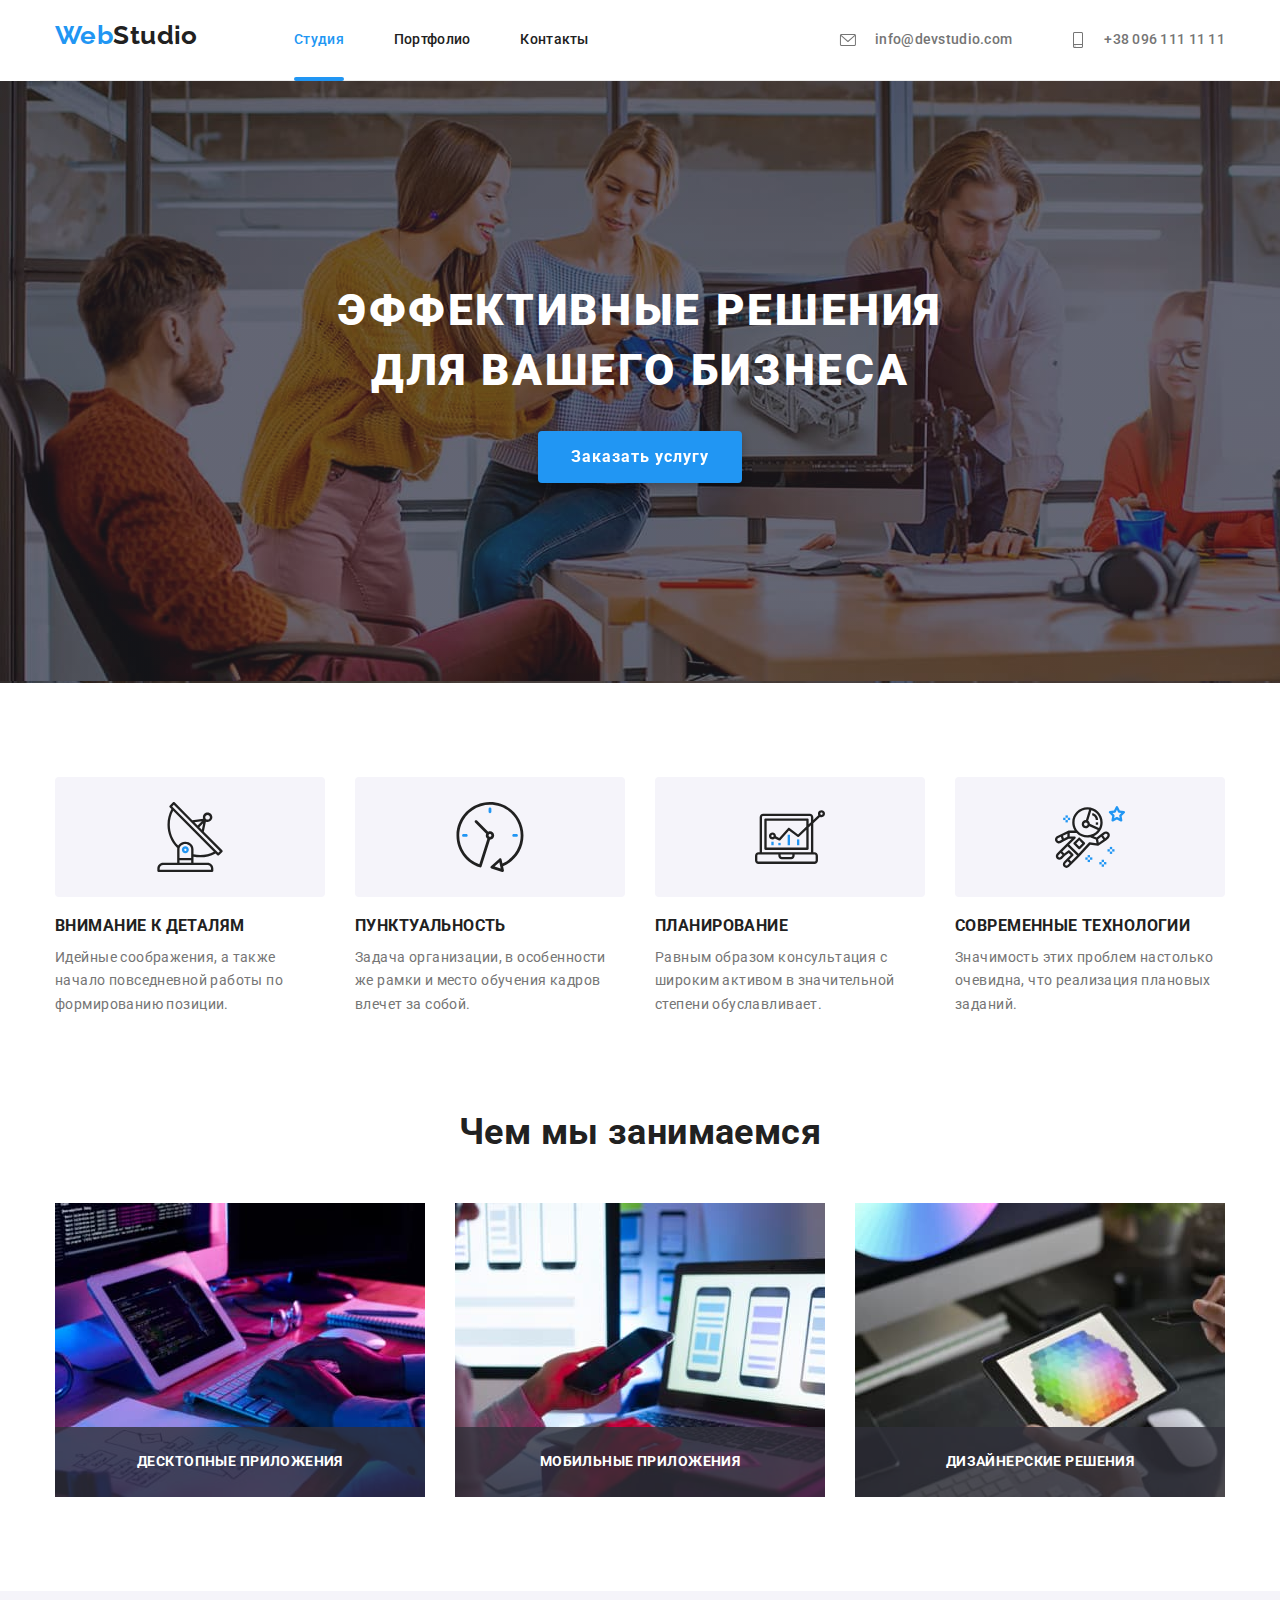
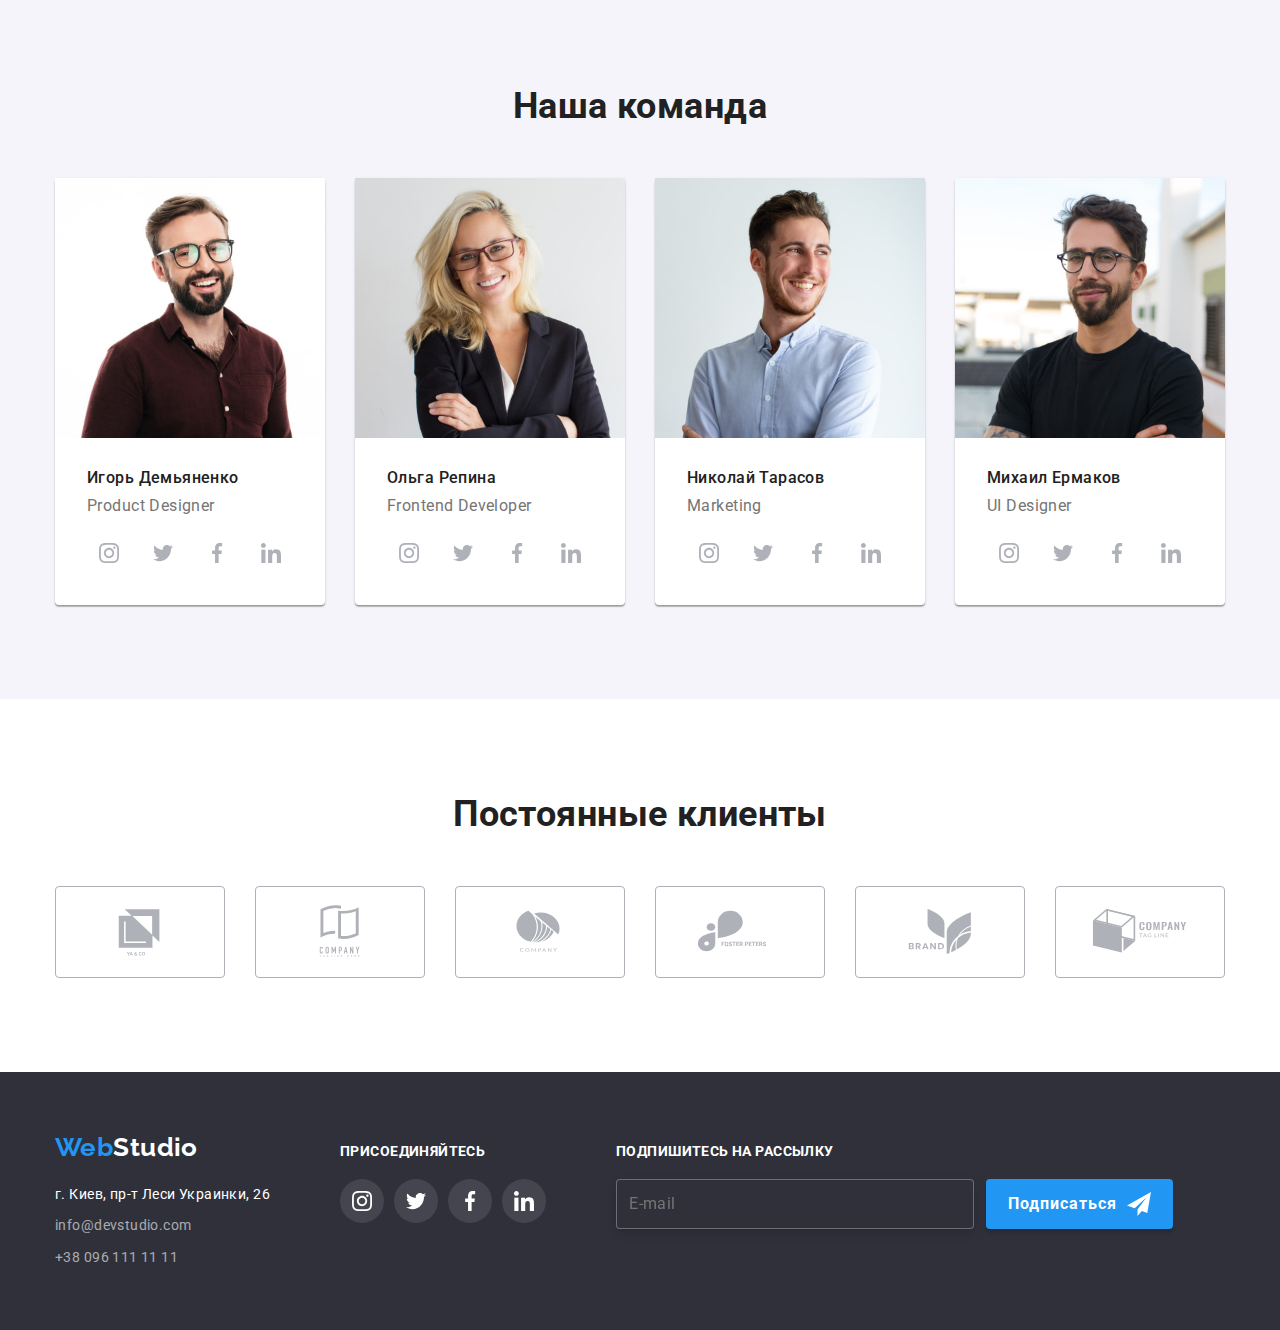
==== index.html @ dff7ebf1 "Добавляет goit-markup-hw-06" ====
<!DOCTYPE html>
<html lang="ru">

<head>
    <meta charset="UTF-8">
    <meta http-equiv="X-UA-Compatible" content="IE=edge">
    <meta name="viewport" content="width=device-width, initial-scale=1.0">
    <title>Web Studio</title>
    <link rel="preconnect" href="https://fonts.gstatic.com">
    <link href="https://fonts.googleapis.com/css2?family=Raleway:wght@700&family=Roboto:wght@400;500;700;900&display=swap" rel="stylesheet">
    <link rel="stylesheet" href="https://cdnjs.cloudflare.com/ajax/libs/modern-normalize/1.0.0/modern-normalize.min.css">
    <link rel="stylesheet" href="./css/styles.css">
</head>
<body>

    <!-- Navigation site -->
    <header class="header">
        <div class="container">    
            <nav class="main-nav">
                <a class="logo-header" href="/"><span class="colortext">Web</span>Studio</a>
                <ul class="site-nav list">
                    <li class="main-item"><a class="link current" href="">Студия</a></li>
                    <li class="main-item"><a class="link" href="./portfolio.html">Портфолио</a></li>
                    <li class="main-item"><a class="link" href="">Контакты</a></li>
                </ul>
            </nav>
            <ul class="auth-nav list">
                <li class="main-item"><a class="link connect-link" href="mailto:info@devstudio.com">
                        <svg class="connect-icon" width="34" height="12">
                            <use href="./images/icons/sprite.svg#icon-envelope"></use>
                        </svg>   
                        info@devstudio.com</a>
                </li>
                <li class="main-item"><a class="link connect-link" href="tell:+380961111111">
                    <svg class="connect-icon" width="32" height="16">
                        <use href="./images/icons/sprite.svg#icon-smartphone"></use>
                    </svg>
                    +38 096 111 11 11</a>
                </li>
            </ul>
        </div>
    </header>
   
    <main>
        <!-- Hero -->
        <section class="hero">
            <div class="container">
                <h1 class="page-title">Эффективные решения для вашего бизнеса</h1>
                <button class="button-order" type="button" data-modal-open>Заказать услугу</button>        
            </div>
        </section>

        <!--Features-->
        <section class="feature">
            <div class="container">
                <h2 class="hiden-title">Особенности</h2>
                <ul class="feature-list list">
                    <li class="item">
                        <div class="feature__box">
                            <svg class="feature__icon">
                                <use href="./images/icons/sprite.svg#icon-antenna"></use>
                            </svg> 
                        </div>
                        <h3 class="feature-title">Внимание к деталям</h3>
                        <p class="paragraf-text">Идейные соображения, а также начало повседневной работы по формированию позиции.</p>
                    </li>
                    <li class="item">
                        <div class="feature__box">
                            <svg class="feature__icon">
                                <use href="./images/icons/sprite.svg#icon-clock"></use>
                            </svg>
                        </div>
                        <h3 class="feature-title">Пунктуальность</h3>
                        <p class="paragraf-text">Задача организации, в особенности же рамки и место обучения кадров влечет за собой.</p>
                    </li>
                    <li class="item">
                        <div class="feature__box">
                            <svg class="feature__icon">
                                <use href="./images/icons/sprite.svg#icon-diagram"></use>
                            </svg>
                        </div>
                        <h3 class="feature-title">Планирование</h3>
                        <p class="paragraf-text">Равным образом консультация с широким активом в значительной степени обуславливает.</p>
                    </li>
                    <li class="item">
                        <div class="feature__box">
                            <svg class="feature__icon">
                                <use href="./images/icons/sprite.svg#icon-astronaut"></use>
                            </svg>
                        </div>
                        <h3 class="feature-title">Современные технологии</h3>
                        <p class="paragraf-text">Значимость этих проблем настолько очевидна, что реализация плановых заданий.</p>
                    </li>
                </ul>
            </div>
        </section>

        <!--We do-->
        <section class="we-do">
            <div class="container">
                <h2 class="section-title">Чем мы занимаемся</h2>
                <ul class="we-do__list list">
                        <li class="we-do__item">
                            <img src="./images/work1.jpg" alt="Работа на планшете"/>
                            <div class="thumb-title">
                                <p class="title">Десктопные приложения</p>
                            </div>
                        </li>
                        <li class="we-do__item">
                            <img src="./images/work2.jpg" alt="Работа на телефоне" />
                            <div class="thumb-title">
                                <p class="title">Мобильные приложения</p>
                            </div>
                        </li>
                        <li class="we-do__item">
                            <img src="./images/work3.jpg" alt="Работа на планшете" />
                            <div class="thumb-title">
                                <p class="title">Дизайнерские решения</p>
                            </div>
                        </li>
                </ul>
            </div>
        </section>

        <!-- OUR TEAM -->
        <section class="team">
            <div class="container">
                <h2 class="section-title">Наша команда</h2>
                <ul class="team__list list">
                    <li class="item">    
                        <img src="./images/staff1.jpg" width="270" height="260" alt="Член команды 1" />
                        <div class="team__box">
                            <h3 class="team-name">Игорь Демьяненко</h3>
                            <p class="profession-text" lang="en">Product Designer</p>
                            <ul class="list social-icons">
                                <li class="social-icons-item">
                                    <a href="" class="social-icons-link" target="_blank" rel="noopener noreferrer">
                                    <svg class="social-icons-svg">
                                        <use href="./images/icons/sprite.svg#icon-instagram"></use>
                                    </svg>
                                    </a>
                                </li>
                                <li class="social-icons-item">
                                    <a href="" class="social-icons-link" target="_blank" rel="noopener noreferrer">
                                        <svg class="social-icons-svg">
                                            <use href="./images/icons/sprite.svg#icon-twitter"></use>
                                        </svg>
                                    </a>
                                </li>
                                <li class="social-icons-item">
                                    <a href="" class="social-icons-link" target="_blank" rel="noopener noreferrer">
                                        <svg class="social-icons-svg">
                                            <use href="./images/icons/sprite.svg#icon-facebook"></use>
                                        </svg>
                                    </a>
                                </li>
                                <li class="social-icons-item">
                                    <a href="" class="social-icons-link" target="_blank" rel="noopener noreferrer">
                                        <svg class="social-icons-svg">
                                            <use href="./images/icons/sprite.svg#icon-linkedin"></use>
                                        </svg>
                                    </a>
                                </li>
                            </ul>
                        </div>
                    </li>
                    <li class="item">
                        <img src="./images/staff2.jpg" width="270" height="260" alt="Член команды 2" />
                        <div class="team__box">
                            <h3 class="team-name">Ольга Репина</h3>
                            <p class="profession-text" lang="en">Frontend Developer</p>
                            <ul class="list social-icons">
                                <li class="social-icons-item">
                                    <a href="" class="social-icons-link" target="_blank" rel="noopener noreferrer">
                                        <svg class="social-icons-svg">
                                            <use href="./images/icons/sprite.svg#icon-instagram"></use>
                                        </svg>
                                    </a>
                                </li>
                                <li class="social-icons-item">
                                    <a href="" class="social-icons-link" target="_blank" rel="noopener noreferrer">
                                        <svg class="social-icons-svg">
                                            <use href="./images/icons/sprite.svg#icon-twitter"></use>
                                        </svg>
                                    </a>
                                </li>
                                <li class="social-icons-item">
                                    <a href="" class="social-icons-link" target="_blank" rel="noopener noreferrer">
                                        <svg class="social-icons-svg">
                                            <use href="./images/icons/sprite.svg#icon-facebook"></use>
                                        </svg>
                                    </a>
                                </li>
                                <li class="social-icons-item">
                                    <a href="" class="social-icons-link" target="_blank" rel="noopener noreferrer">
                                        <svg class="social-icons-svg">
                                            <use href="./images/icons/sprite.svg#icon-linkedin"></use>
                                        </svg>
                                    </a>
                                </li>
                            </ul>
                        </div>
                    </li>
                    <li class="item">   
                        <img src="./images/staff3.jpg" width="270" height="260" alt="Член команды 3" />
                        <div class="team__box">
                            <h3 class="team-name">Николай Тарасов</h3>    
                            <p class="profession-text" lang="en">Marketing</p>
                            <ul class="list social-icons">
                                <li class="social-icons-item">
                                    <a href="" class="social-icons-link" target="_blank" rel="noopener noreferrer">
                                        <svg class="social-icons-svg">
                                            <use href="./images/icons/sprite.svg#icon-instagram"></use>
                                        </svg>
                                    </a>
                                </li>
                                <li class="social-icons-item">
                                    <a href="" class="social-icons-link" target="_blank" rel="noopener noreferrer">
                                        <svg class="social-icons-svg">
                                            <use href="./images/icons/sprite.svg#icon-twitter"></use>
                                        </svg>
                                    </a>
                                </li>
                                <li class="social-icons-item">
                                    <a href="" class="social-icons-link" target="_blank" rel="noopener noreferrer">
                                        <svg class="social-icons-svg">
                                            <use href="./images/icons/sprite.svg#icon-facebook"></use>
                                        </svg>
                                    </a>
                                </li>
                                <li class="social-icons-item">
                                    <a href="" class="social-icons-link" target="_blank" rel="noopener noreferrer">
                                        <svg class="social-icons-svg">
                                            <use href="./images/icons/sprite.svg#icon-linkedin"></use>
                                        </svg>
                                    </a>
                                </li>
                            </ul>
                        </div>
                    </li>
                    <li class="item">
                        <img src="./images/staff4.jpg" width="270" height="260" alt="Член команды 4" />
                        <div class="team__box">
                            <h3 class="team-name">Михаил Ермаков</h3>
                            <p class="profession-text" lang="en">UI Designer</p>
                            <ul class="list social-icons">
                                <li class="social-icons-item">
                                    <a href="" class="social-icons-link" target="_blank" rel="noopener noreferrer">
                                        <svg class="social-icons-svg">
                                            <use href="./images/icons/sprite.svg#icon-instagram"></use>
                                        </svg>
                                    </a>
                                </li>
                                <li class="social-icons-item">
                                    <a href="" class="social-icons-link" target="_blank" rel="noopener noreferrer">
                                        <svg class="social-icons-svg">
                                            <use href="./images/icons/sprite.svg#icon-twitter"></use>
                                        </svg>
                                    </a>
                                </li>
                                <li class="social-icons-item">
                                    <a href="" class="social-icons-link" target="_blank" rel="noopener noreferrer">
                                        <svg class="social-icons-svg">
                                            <use href="./images/icons/sprite.svg#icon-facebook"></use>
                                        </svg>
                                    </a>
                                </li>
                                <li class="social-icons-item">
                                    <a href="" class="social-icons-link" target="_blank" rel="noopener noreferrer">
                                        <svg class="social-icons-svg">
                                            <use href="./images/icons/sprite.svg#icon-linkedin"></use>
                                        </svg>
                                    </a>
                                </li>
                            </ul>
                        </div>
                    </li>
                </ul>
            </div>
        </section>  
        <section class="clients">
            <div class="container">
                <h2 class="section-title">Постоянные клиенты</h2>
                <ul class="clients__list list">
                    <li class="clients__item">
                        <a href="" class="clients__link" target="_blank" rel="noopener noreferrer">
                            <svg class="clients__icon">
                                <use href="./images/icons/sprite.svg#icon-logo1"></use>
                            </svg>
                        </a>    
                    </li>
                    <li class="clients__item">
                        <a href="" class="clients__link" target="_blank" rel="noopener noreferrer">
                            <svg class="clients__icon">
                                <use href="./images/icons/sprite.svg#icon-logo2"></use>
                            </svg>
                        </a>
                    </li>
                    <li class="clients__item">
                        <a href="" class="clients__link" target="_blank" rel="noopener noreferrer">
                            <svg class="clients__icon">
                                <use href="./images/icons/sprite.svg#icon-logo3"></use>
                            </svg>
                        </a>
                    </li>
                    <li class="clients__item">
                        <a href="" class="clients__link" target="_blank" rel="noopener noreferrer">
                            <svg class="clients__icon">
                                <use href="./images/icons/sprite.svg#icon-logo4"></use>
                            </svg>
                        </a>
                    </li>
                    <li class="clients__item">
                        <a href="" class="clients__link" target="_blank" rel="noopener noreferrer">
                            <svg class="clients__icon">
                                <use href="./images/icons/sprite.svg#icon-logo5"></use>
                            </svg>
                        </a>
                    </li>
                    <li class="clients__item">
                        <a href="" class="clients__link" target="_blank" rel="noopener noreferrer">
                            <svg class="clients__icon">
                                <use href="./images/icons/sprite.svg#icon-logo6"></use>
                            </svg>
                        </a>
                    </li>
                </ul>
            </div>
        </section>
    </main>
    
    <!--Контакты-->
    <footer class="footer dark-background">
        <div class="footer__container container"> 
            <div class="footer-box">
            <a class="logo-footer" href="/"><span class="colortext">Web</span>Studio</a>
            <address class="address">
                <ul class="footer__list">
                    <li class="footer__item">
                        <a class="address-link link" href="https://goo.gl/maps/Cei7VWRPJddVFzz26" target="_blank"
                        rel="noopener noreferrer">г. Киев, пр-т Леси Украинки, 26</a>
                    </li>
                    <li class="footer__item">
                        <a class="connect link" href="mailto:info@devstudio.com">info@devstudio.com</a>
                    </li>
                    <li class="footer__item">
                        <a class="connect link" href="tell:+380961111111">+38 096 111 11 11</a>
                    </li>
                </ul>
            </address>
        </div>
            <div class="footer-box">
                <h3 class="footer-connecting">Присоединяйтесь</h3>
                <ul class="list footer-icons">
                    <li class="footer-icons-item">
                        <a href="" class="footer-icons-link" target="_blank" rel="noopener noreferrer">
                            <svg class="footer-icons-svg">
                                <use href="./images/icons/sprite.svg#icon-instagram"></use>
                            </svg>
                        </a>
                    </li>
                    <li class="footer-icons-item">
                        <a href="" class="footer-icons-link" target="_blank" rel="noopener noreferrer">
                            <svg class="footer-icons-svg">
                                <use href="./images/icons/sprite.svg#icon-twitter"></use>
                            </svg>
                        </a>
                    </li>
                    <li class="footer-icons-item">
                        <a href="" class="footer-icons-link" target="_blank" rel="noopener noreferrer">
                            <svg class="footer-icons-svg">
                                <use href="./images/icons/sprite.svg#icon-facebook"></use>
                            </svg>
                        </a>
                    </li>
                    <li class="footer-icons-item" target="_blank" rel="noopener noreferrer">
                        <a href="" class="footer-icons-link">
                            <svg class="footer-icons-svg">
                                <use href="./images/icons/sprite.svg#icon-linkedin"></use>
                            </svg>
                        </a>
                    </li>
                </ul>        
            </div>
            <div>
                <h3 class="footer-subscription">Подпишитесь на рассылку</h3>
                <form class="subscription">
                    <div class="footer-form-field">
                    <label>
                        <input type="email" name="email" placeholder="E-mail" autocomplete="off">
                    </label>
                    </div>
                    <button class="button-subscription">Подписаться
                        <svg class="icon-footer">
                            <use href="./images/icons/sprite.svg#icon-send"></use>
                        </svg>
                    </button>
                </form>
            </div>
        </div>
        <div class="backdrop is-hidden" data-modal>
            <div class="modal">
                <b class="modal-title">Оставьте свои данные, мы вам перезвоним</b>
                    <button class="modal-button" data-modal-close>
                        <svg class="icon-close" width="18" height="18">  
                            <use href="./images/icons/sprite.svg#icon-close"></use>
                        </svg>
                    </button>
                <form class="js-speaker-form">
                    
                        <label class="form-field">
                        Имя
                        <svg class="icon-modal">
                            <use href="./images/icons/sprite.svg#icon-person-black"></use>
                        </svg>
                        <input type="text" name="Имя" autofocus>
                        </label>
                    
                    
                    
                        <label class="form-field">
                            Телефон
                            <svg class="icon-modal">
                                <use href="./images/icons/sprite.svg#icon-phone-black"></use>
                            </svg>
                            <input type="tel" name="tel" required>
                        </label>
                    
                    
                    
                        <label class="form-field">
                            Почта
                            <svg class="icon-modal">
                                <use href="./images/icons/sprite.svg#icon-email-black"></use>
                            </svg>
                            <input type="email" name="email" required>
                        </label>
                    
                    
                    
                        <label class="form-field">
                            Комментарий
                            <textarea name="" id="" rows="7" placeholder="Введите текст"></textarea>
                        </label>
                   
                        <label class="label">
                            <input class="checkbox" type="checkbox" name="checkbox" required>
                            <span class="label-span"></span>
                            Соглашаюсь с рассылкой и принимаю&ensp;<a class="contract" href="">Условия договора</a>
                            
                        </label>
                    
                
                    <button class="button-submit" type="submit">Отправить</button>
                    
                </form>
            </div>
        </div>
    </footer>
<script src="./js/modal.js"></script>
<script>
    (() => {
        document.querySelector('.js-speaker-form').addEventListener('submit', e => {
            e.preventDefault();

            new FormData(e.currentTarget).forEach((value, name) =>
            console.log(`${name}: ${value}`),
            );
        });
    })();
</script>
</body>
</html>
---- css/styles.css ----
:root {
  --main-text-color: #757575;
  --title-text-color: #212121;
  --accent-text-color: #2196f3;
  --white-text-color: #ffffff;

  --accent-bg-color: #e5e5e5;
  --dark-bg-color: #2f303a;
  --white-bg-color: #ffffff;
  --second-bg-color: #f5f4fa;

  --title-font: Roboto, sans-serif;
  --logo-font: Raleway, sans-serif;

  --icons-color: #afb1b8;

  --animation: 250ms cubic-bezier(0.4, 0, 0.2, 1);
}

html {
  box-sizing: border-box;
}

*,
*::before,
*::after {
  box-sizing: inherit;
}

body {
  color: var(--main-text-color);
  font-family: var(--title-font);
  font-size: 14px;
  line-height: 1.71;
  letter-spacing: 0.03em;
}

h1,
h2,
h3,
h4,
h5,
h6,
p {
  margin: 0;
}

img {
  display: block;
  max-width: 100%;
  height: auto;
}

a {
  text-decoration: none;
  color: inherit;
}

textarea {
  resize: none;
}

.list {
  padding-left: 0;
  margin: 0;
  list-style: none;
}

.link {
  color: inherit;
  text-decoration: none;
}

.item {
  display: flex;
  flex-wrap: wrap;
}

.container {
  width: 1200px;
  padding-right: 15px;
  padding-left: 15px;
  margin-left: auto;
  margin-right: auto;
}

.link:hover,
.link:focus {
  color: var(--accent-text-color);
}

.colortext {
  color: var(--accent-text-color);
}

/* HIDDEN TITLES */
.hiden-title {
  position: absolute;
  width: 1px;
  height: 1px;
  border: 0;
  margin: -1px;
  padding: 0;
  clip: rect(0 0 0 0);
  overflow: hidden;
}

/* MODAL BLOCK */
.backdrop {
  position: fixed;
  left: 0px;
  top: -1px;

  width: 100%;
  height: 100%;

  background-color: #75757593;
  transition: opacity var(--animation), visability var(--animation);
}

.backdrop.is-hidden {
  opacity: 0;
  visibility: hidden;
  pointer-events: none;
}

.modal {
  position: absolute;
  top: 50%;
  left: 50%;
  transform: translate(-50%, -50%);

  width: 100%;
  max-width: 528px;
  min-height: 581px;
  padding: 40px;

  background-color: var(--white-bg-color);
}

.modal-title {
  font-family: var(--title-font);
  font-weight: 700;
  font-size: 20px;
  line-height: 23px;
  letter-spacing: 0.03em;
  color: var(--title-text-color);

  margin-bottom: 12px;
  text-align: center;
}

.modal-button:hover .icon-close,
.modal-button:focus .icon-close {
  fill: var(--accent-text-color);
}

.modal-button {
  position: absolute;
  display: flex;
  justify-content: center;
  align-items: center;
  top: 8px;
  right: 9px;
  border-radius: 50%;
  width: 30px;
  height: 30px;
  border: 1px solid #212121;
  background-color: var(--white-bg-color);
  cursor: pointer;
}

.modal .icon-close:hover {
  border-color: var(--accent-text-color);
}

.icon-modal {
  position: absolute;
  width: 18px;
  height: 18px;
  top: 36px;
  left: 11px;
}

.button-submit {
  position: absolute;
  width: 200px;
  height: 50px;
  display: flex;
  justify-content: center;
  align-items: center;
  left: 50%;
  transform: translate(-50%);
  background: #2196f3;
  box-shadow: 0px 4px 4px rgba(0, 0, 0, 0.15);
  border-radius: 4px;
  border: 0;
  cursor: pointer;

  font-family: var(--title-font);
  font-style: 400;
  font-weight: 700;
  font-size: 16px;
  line-height: 1, 87;

  display: flex;
  align-items: center;
  text-align: center;
  letter-spacing: 0.06em;

  color: #ffffff;
}

.form-field {
  position: relative;
  display: flex;
  flex-direction: column;
  margin-bottom: 10px;
}

.form-field input {
  padding: 11px 42px;
  border: 1px solid rgba(33, 33, 33, 0.2);
  border-radius: 4px;
  font-size: 14px;
  width: 100%;
}

.form-field textarea {
  width: 100%;
  /* height: 120px; */
  padding: 11px 12px;
  font-family: var(--title-font);
  font-weight: 400;
  font-size: 12px;
  color: rgba(117, 117, 117, 0.5);
  line-height: 14px;
  letter-spacing: 0.01em;
  border: 1px solid rgba(33, 33, 33, 0.2);
  border-radius: 4px;
}

.contract {
  color: var(--accent-text-color);
  text-decoration: underline;
}

.checkbox {
  position: absolute;
  width: 1px;
  height: 1px;
  border: 0;
  margin: -1px;
  padding: 0;
  clip: rect(0 0 0 0);
  overflow: hidden;
}

.checkbox:checked + .label-span {
  background-color: var(--accent-text-color);
  background-image: url(../images/icons/vector.svg);
  background-size: contain;
  background-repeat: no-repeat;
  background-position: 50% 50%;

  background-origin: border-box;
  border: var(--accent-text-color);
}

.checkbox:focus + .label-span {
  border-color: var(--accent-text-color);
}

.label-span {
  display: inline-block;
  width: 16px;
  height: 15px;
  border: 2px solid var(--title-text-color);
  border-radius: 3px;
  margin-right: 8px;
}

/* SITE NAV */
.logo-header {
  display: inline-block;
  margin-right: 93px;

  color: var(--title-text-color);
  font-family: var(--logo-font);
  font-weight: 700;
  font-size: 26px;
  line-height: 1.19;
  text-decoration: none;
}

.header .container {
  display: flex;
  align-items: center;
  border-bottom: 1px solid #ececec;

  background-color: var(--white-bg-color);
}

.main-item:not(:last-child) {
  margin-right: 50px;
}

.main-nav {
  align-items: center;
}

.site-nav {
  display: inline-flex;
}

.site-nav .link {
  position: relative;
  transition: color var(--animation);
  display: block;
  padding-top: 32px;
  padding-bottom: 32px;

  color: var(--title-text-color);
  font-weight: 500;
  line-height: 1.14;
  letter-spacing: 0.02em;
  cursor: pointer;
}

.site-nav .link.current::after {
  content: "";
  position: absolute;
  left: 0;
  bottom: 0;
  display: block;
  width: 100%;
  height: 4px;
  background-color: var(--accent-text-color);
  border-radius: 2px;
  bottom: -1px;
}

.site-nav .link:hover,
.site-nav .link:focus {
  color: var(--accent-text-color);
}

.site-nav .link.current {
  color: var(--accent-text-color);
}

/* AUTH NAV */
.auth-nav {
  display: flex;
  margin-left: auto;
}

.auth-nav .link {
  color: var(--main-text-color);
  font-weight: 500;
  line-height: 1.14;
  letter-spacing: 0.02em;
  cursor: pointer;

  transition: color var(--animation);
}

.auth-nav .link:hover,
.auth-nav .link:focus {
  color: var(--accent-text-color);
}

.address {
  font-style: inherit;
  color: var(--white-text-color);
}
.address-link {
  color: var(--white-text-color);
  transition: color var(--animation);
}
.connect {
  color: rgba(255, 255, 255, 0.6);
  transition: color var(--animation);
}

.section-title {
  margin-bottom: 50px;

  color: var(--title-text-color);
  font-family: var(--title-font);
  font-weight: 700;
  font-size: 36px;
  line-height: 1.17;
  text-align: center;
}

/* CONNECT ICON */
.connect-icon {
  fill: currentColor;
  margin-right: 10px;
}

.connect-link {
  display: flex;
  align-items: center;
}

/* HERO */
.hero {
  padding-top: 200px;
  padding-bottom: 200px;
  max-width: 1600px;
  text-align: center;

  background-size: contain;
  background-repeat: no-repeat;
  background: linear-gradient(rgba(47, 48, 58, 0.4), rgba(47, 48, 58, 0.4)),
    url(../images/hero.jpeg);
}

.page-title {
  display: block;
  margin-bottom: 30px;
  margin-left: auto;
  margin-right: auto;
  width: 696px;
  height: 120px;

  color: var(--white-text-color);
  font-family: var(--title-font);
  font-weight: 900;
  font-size: 44px;
  line-height: 1.36;
  text-align: center;
  letter-spacing: 0.06em;
  text-transform: uppercase;
}

.button-order {
  display: inline-block;
  padding: 10px 32px;
  border: 1px solid transparent;
  border-radius: 4px;
  filter: drop-shadow(0px 4px 4px rgba(0, 0, 0, 0.25));

  color: var(--white-text-color);
  background-color: var(--accent-text-color);

  font-family: var(--title-font);
  font-weight: 700;
  font-size: 16px;
  line-height: 1.87;
  letter-spacing: 0.06em;
  text-align: center;
  cursor: pointer;

  transition: background-color var(--animation), color var(--animation);
}

/* FEATURE */
.feature-list .item {
  width: 270px;
}
.feature-list {
  display: flex;
}

.feature {
  padding-top: 94px;
  padding-bottom: 94px;
}

.feature-title {
  margin-bottom: 10px;

  color: var(--title-text-color);
  font-family: var(--title-font);
  font-style: normal;
  font-weight: 700;
  line-height: 1.14;
  text-transform: uppercase;
}

.feature-list .item:not(:last-child) {
  margin-right: 30px;
}

.paragraf-text {
  font-family: var(--title-font);
}

.feature__box {
  display: flex;
  justify-content: center;
  width: 270px;
  height: 120px;
  align-items: center;
  border-radius: 4px;
  margin-bottom: 20px;
  background-color: var(--second-bg-color);
}

.feature__icon {
  width: 70px;
  height: 70px;
}

/* WE DO */

.we-do {
  padding-bottom: 94px;
}

.we-do__item:not(:last-child) {
  margin-right: 30px;
}

.we-do__item {
  position: relative;
}

.we-do__list {
  display: flex;
}

.title {
  font-family: var(--title-font);
  font-style: normal;
  font-weight: 700;
  font-size: 14px;
  line-height: 1.14;
  letter-spacing: 0.03em;
  text-transform: uppercase;
  color: var(--white-text-color);
}

.thumb-title {
  display: flex;
  justify-content: center;
  align-items: center;
  position: absolute;

  width: 100%;
  height: 70px;
  left: 0;
  bottom: 0;

  background: rgba(47, 48, 58, 0.8);
}

/* TEAM */
.team {
  padding-top: 94px;
  padding-bottom: 94px;
  background-color: #f5f4fa;
}
.team__list {
  display: flex;
}
.team .item {
  width: 270px;
  border-radius: 4px;

  background-color: var(--white-bg-color);
  box-shadow: 0px 1px 3px rgba(0, 0, 0, 0.12), 0px 1px 1px rgba(0, 0, 0, 0.14),
    0px 2px 1px rgba(0, 0, 0, 0.2);
}

.team .item:not(:last-child) {
  margin-right: 30px;
}

.team__box {
  padding: 30px 32px;
}

.team-name {
  margin-bottom: 10px;
  color: var(--title-text-color);
  font-family: var(--title-font);
  font-weight: 500;
  font-size: 16px;
  line-height: 1.19;
}

.profession-text {
  font-family: var(--title-font);
  font-size: 16px;
  line-height: 1.18;
  margin-bottom: 16px;
}

/* CLIENTS */
.clients {
  padding-top: 94px;
  padding-bottom: 94px;
}

.clients__list {
  display: flex;
}

.clients__item:not(:last-child) {
  margin-right: 30px;
}

.clients__icon {
  width: 106px;
  height: 60px;
  fill: var(--icons-color);

  transition: fill var(--animation);
}

.clients__link {
  display: flex;
  align-items: center;
  justify-content: center;
  width: 170px;
  height: 92px;
  border: 1px solid var(--icons-color);
  border-radius: 4px;

  transition: border-color var(--animation);
}

.clients__link:hover .clients__icon,
.clients__link:focus .clients__icon {
  fill: var(--accent-text-color);
}

.clients__link:hover,
.clients__link:focus {
  border-color: var(--accent-text-color);
}

/* SOCIAL  ICONS */
.social-icons {
  display: inline-flex;
}

.social-icons-svg {
  width: 20px;
  height: 20px;
  fill: var(--icons-color);

  transition: var(--animation);
}

.social-icons-link {
  display: flex;
  align-items: center;
  justify-content: center;
  width: 44px;
  height: 44px;
  border-radius: 50%;
  background-color: var(--white-bg-color);

  transition: background-color var(--animation);
}

.social-icons-link:hover {
  background-color: var(--accent-text-color);
}

.social-icons-link:focus {
  background-color: var(--accent-text-color);
}

.social-icons-link:hover .social-icons-svg,
.social-icons-link:focus .social-icons-svg {
  fill: var(--white-text-color);
}

.social-icons-item:not(:last-child) {
  margin-right: 10px;
}

/* GALLERY */
.gallery {
  padding-top: 94px;
  padding-bottom: 94px;
}

.gallery-nav {
  display: flex;
  margin-bottom: 50px;
  justify-content: center;
}

.gallery-nav .item {
  width: auto;
}

.gallery-nav .item:not(:last-child) {
  margin-right: 8px;
}

.gallery-progect {
  display: flex;
  flex-wrap: wrap;
  justify-content: center;
  margin-top: -30px;
  margin-left: -30px;
}

.gallery-progect__link {
  display: flex;
  flex-direction: column;

  transition: box-shadow var(--animation);
}

.gallery-progect .item {
  flex-basis: calc((100% - 3 * 30px) / 3);
}

.gallery-progect .item {
  margin-top: 30px;
  margin-left: 30px;
}

.gallery-about {
  padding: 20px 24px;
  flex-grow: 1;
}

.gallery-title {
  font-family: var(--title-font);
  font-weight: 700;
  font-size: 18px;
  line-height: 2;
  letter-spacing: 0.06em;
  color: var(--title-text-color);
}
.gallery-text {
  font-family: var(--title-font);
  font-size: 16px;
  line-height: 1.87;
}

.button-nav {
  font-family: var(--title-font);
  font-weight: 500;
  font-size: 16px;
  line-height: 1.62;
  cursor: pointer;
  text-align: center;
  letter-spacing: 0.03em;
  padding: 6px 22px;

  color: var(--title-text-color);
  background-color: var(--second-bg-color);

  border: 0;
  border-radius: 4px;

  transition: color var(--animation), background-color var(--animation),
    box-shadow var(--animation);
}

.button-nav:hover,
.button-nav:focus {
  color: var(--white-text-color);
  background-color: var(--accent-text-color);
  box-shadow: 0px 3px 1px rgba(0, 0, 0, 0.1), 0px 1px 2px rgba(0, 0, 0, 0.08),
    0px 2px 2px rgba(0, 0, 0, 0.12);
}

.gallery-about {
  border: 1px solid #eeeeee;
  border-top: none;
}

.gallery-progect__link:hover,
.gallery-progect__link:focus {
  box-shadow: 0px 1px 1px rgba(0, 0, 0, 0.12), 0px 4px 4px rgba(0, 0, 0, 0.06),
    1px 4px 6px rgba(0, 0, 0, 0.16);
}

.gallery-progect__link:hover .thumb-text {
  transform: translateY(0%);
  opacity: 1;
}

.gallery-progect__link:focus.thumb-text {
  transform: translateY(0%);
  opacity: 1;
}

.thumb-product {
  position: relative;
  width: 100%;
  height: 100%;
  background-color: #2195f36c;
  overflow: hidden;
}

.thumb-text {
  display: flex;
  justify-content: center;
  align-items: center;
  position: absolute;
  width: 100%;
  height: 100%;
  left: 0;
  bottom: 0;
  opacity: 0;

  font-family: var(--title-font);
  font-weight: 400;
  font-size: 18px;
  line-height: 1.55;
  letter-spacing: 0.03em;
  padding: 63px 24px;

  color: var(--white-text-color);
  background: rgba(33, 150, 243, 0.9);

  transform: translateY(100%);
  transition: transform var(--animation), opacity var(--animation);
}

/* FOOTER */
.footer__container {
  display: flex;
  align-items: baseline;
}

.footer-box {
  margin-right: 70px;
}

.footer-connecting {
  font-family: var(--title-font);
  font-weight: 700;
  font-size: 14px;
  line-height: 1.17;
  letter-spacing: 0.03em;
  color: var(--white-text-color);
  text-transform: uppercase;
  margin-bottom: 20px;
}

.label {
  display: flex;
  align-items: center;
  margin-bottom: 30px;
}

.subscription {
  display: flex;
}

.footer-subscription {
  font-family: var(--title-font);
  font-weight: 700;
  font-size: 14px;
  line-height: 1.17;
  letter-spacing: 0.03em;
  color: var(--white-text-color);
  text-transform: uppercase;
  margin-bottom: 20px;
}

.footer-form-field {
  margin-right: 12px;
}

.footer-form-field input {
  padding: 11px 12px;
  width: 358px;
  height: 50px;
  font-size: 14px;

  border: 1px solid rgba(255, 255, 255, 0.3);
  box-sizing: border-box;
  filter: drop-shadow(0px 4px 4px rgba(0, 0, 0, 0.15));
  border-radius: 4px;
  background: var(--dark-bg-color);
}

.form-field:focus-within > .icon-modal {
  fill: var(--accent-text-color);
  /* border: var(--accent-text-color); */
}
.form-field:hover > .icon-modal {
  fill: var(--accent-text-color);
  border: var(--accent-text-color);
}

.form-field:hover > input {
  border-color: var(--accent-text-color);
}
.form-field:hover > textarea {
  border-color: var(--accent-text-color);
}

/* .form-field input:focus {
  border: var(--accent-text-color);
} */

.button-subscription {
  /* position: relative; */
  display: flex;
  align-items: center;
  /* width: 200px; */

  background-color: var(--accent-text-color);
  box-shadow: 0px 4px 4px rgba(0, 0, 0, 0.15);
  border-radius: 4px;
  border: 0;

  font-family: var(--title-font);

  font-weight: 700;
  font-size: 16px;
  line-height: 1.87;
  letter-spacing: 0.06em;

  text-align: center;

  color: var(--white-text-color);
  padding: 10px 22px;
  cursor: pointer;
}

.subscription input {
  padding: 15px, 16px;
  font-family: var(--title-font);
  font-size: 16px;
  line-height: 1.25;
  letter-spacing: 0.03em;
  color: rgba(255, 255, 255, 0.6);
}

/* Footer icon */
.icon-footer {
  /* position: absolute; */
  width: 24px;
  height: 24px;
  fill: var(--white-bg-color);
  /* top: 13px;
  right: 12px; */
  margin-left: 10px;
}

.footer-icons {
  display: inline-flex;
}

.footer-icons-svg {
  width: 20px;
  height: 20px;
  fill: var(--white-text-color);
}

.footer-icons-link {
  display: flex;
  align-items: center;
  justify-content: center;
  width: 44px;
  height: 44px;
  border-radius: 50%;
  background-color: rgba(255, 255, 255, 0.1);

  transition: background-color var(--animation);
}

.footer-icons-link:hover .social-icons-svg,
.footer-icons-link:focus .social-icons-svg {
  fill: var(--white-text-color);
}

.footer-icons-link:hover {
  background-color: var(--accent-text-color);
}

.footer-icons-link:focus {
  background-color: var(--accent-text-color);
}

.footer-icons-item:not(:last-child) {
  margin-right: 10px;
}

/* Logo Website footer*/
.footer {
  padding-top: 60px;
  padding-bottom: 60px;
  background-color: var(--dark-bg-color);
}

.footer__list {
  list-style: none;
  padding: 0;
  margin: 0;
}
.footer__item:not(:last-child) {
  margin-bottom: 8px;
}

.logo-footer {
  display: block;
  margin-bottom: 20px;
  color: var(--white-text-color);
  font-family: var(--logo-font);
  font-weight: 700;
  font-size: 26px;
  line-height: 1.19;
  text-decoration: none;
}
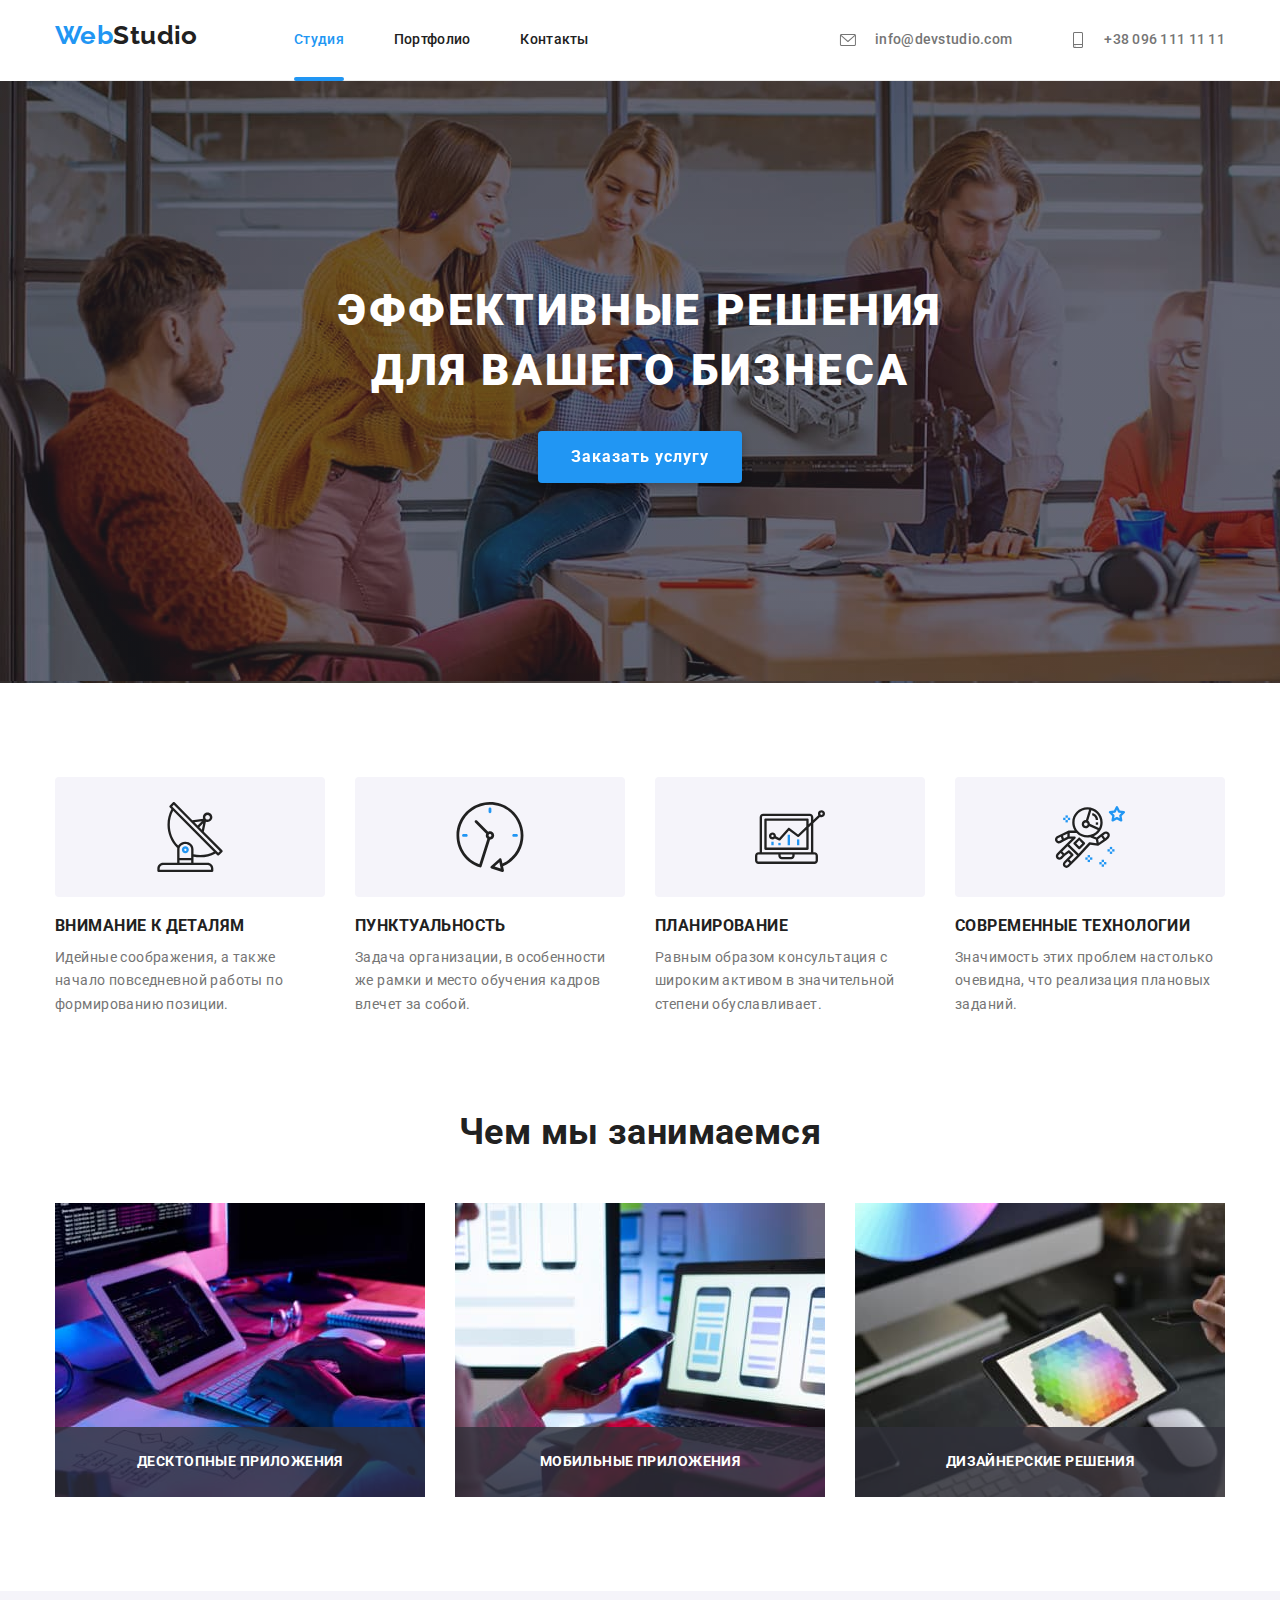
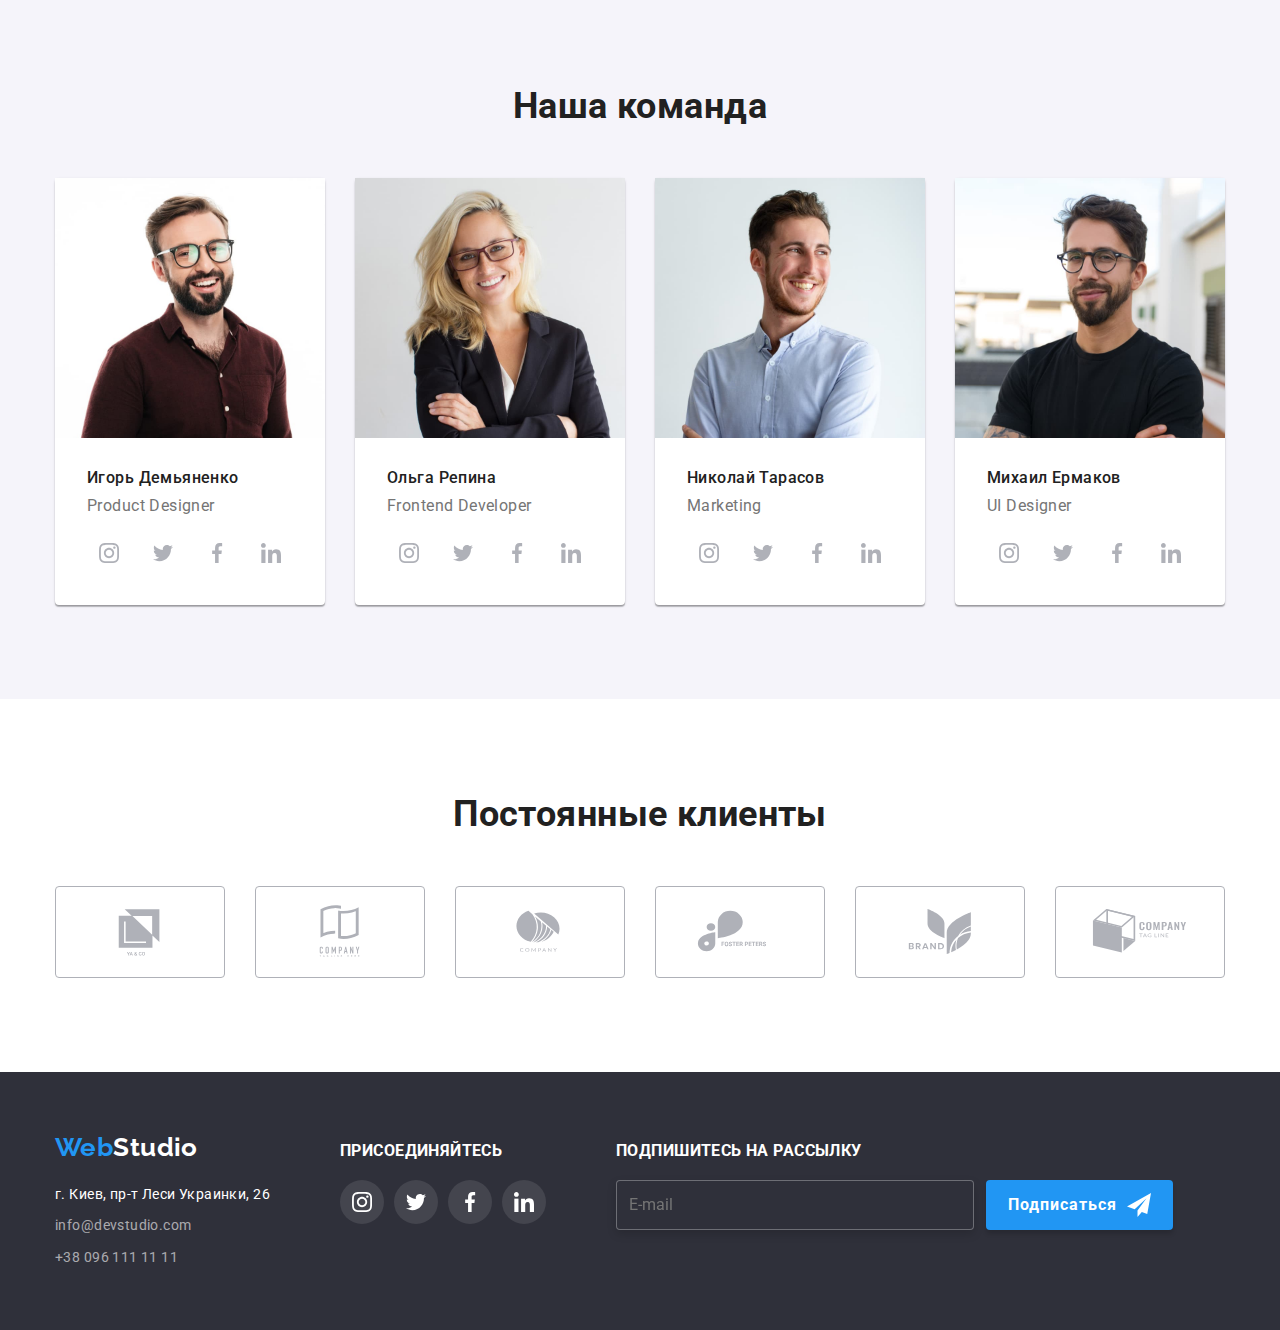
==== commit f427a998: "Header BEM" ====
--- a/index.html
+++ b/index.html
@@ -15,9 +15,9 @@
 
     <!-- Navigation site -->
     <header class="header">
-        <div class="container">    
-            <nav class="main-nav">
-                <a class="logo-header" href="/"><span class="colortext">Web</span>Studio</a>
+        <div class="header__container container">    
+            <nav class="header-nav">
+                <a class="logo logo--header" href="/"><span class="logo-colortext">Web</span>Studio</a>
                 <ul class="site-nav list">
                     <li class="main-item"><a class="link current" href="">Студия</a></li>
                     <li class="main-item"><a class="link" href="./portfolio.html">Портфолио</a></li>
@@ -53,7 +53,7 @@
         <!--Features-->
         <section class="feature">
             <div class="container">
-                <h2 class="hiden-title">Особенности</h2>
+                <h2 class="hidden-title">Особенности</h2>
                 <ul class="feature-list list">
                     <li class="item">
                         <div class="feature__box">
@@ -333,7 +333,7 @@
     <footer class="footer dark-background">
         <div class="footer__container container"> 
             <div class="footer-box">
-            <a class="logo-footer" href="/"><span class="colortext">Web</span>Studio</a>
+            <a class="logo logo--footer" href="/"><span class="logo-colortext">Web</span>Studio</a>
             <address class="address">
                 <ul class="footer__list">
                     <li class="footer__item">
--- a/css/styles.css
+++ b/css/styles.css
@@ -89,12 +89,8 @@
   color: var(--accent-text-color);
 }
 
-.colortext {
-  color: var(--accent-text-color);
-}
-
-/* HIDDEN TITLES */
-.hiden-title {
+/* HIDDEN TITLE */
+.hidden-title {
   position: absolute;
   width: 1px;
   height: 1px;
@@ -110,12 +106,12 @@
   position: fixed;
   left: 0px;
   top: -1px;
+  transition: opacity var(--animation), visability var(--animation);
 
   width: 100%;
   height: 100%;
 
   background-color: #75757593;
-  transition: opacity var(--animation), visability var(--animation);
 }
 
 .backdrop.is-hidden {
@@ -130,7 +126,6 @@
   left: 50%;
   transform: translate(-50%, -50%);
 
-  width: 100%;
   max-width: 528px;
   min-height: 581px;
   padding: 40px;
@@ -143,7 +138,7 @@
   font-weight: 700;
   font-size: 20px;
   line-height: 23px;
-  letter-spacing: 0.03em;
+
   color: var(--title-text-color);
 
   margin-bottom: 12px;
@@ -222,18 +217,16 @@
   padding: 11px 42px;
   border: 1px solid rgba(33, 33, 33, 0.2);
   border-radius: 4px;
-  font-size: 14px;
+
   width: 100%;
 }
 
 .form-field textarea {
   width: 100%;
-  /* height: 120px; */
   padding: 11px 12px;
   font-family: var(--title-font);
   font-weight: 400;
   font-size: 12px;
-  color: rgba(117, 117, 117, 0.5);
   line-height: 14px;
   letter-spacing: 0.01em;
   border: 1px solid rgba(33, 33, 33, 0.2);
@@ -280,12 +273,21 @@
   margin-right: 8px;
 }
 
-/* SITE NAV */
-.logo-header {
+/* HEADER */
+.header__container {
+  display: flex;
+  align-items: center;
+  border-bottom: 1px solid #ececec;
+
+  background-color: var(--white-bg-color);
+}
+
+.header-nav {
+  align-items: center;
+}
+
+.logo {
   display: inline-block;
-  margin-right: 93px;
-
-  color: var(--title-text-color);
   font-family: var(--logo-font);
   font-weight: 700;
   font-size: 26px;
@@ -293,20 +295,17 @@
   text-decoration: none;
 }
 
-.header .container {
-  display: flex;
-  align-items: center;
-  border-bottom: 1px solid #ececec;
-
-  background-color: var(--white-bg-color);
+.logo--header {
+  margin-right: 93px;
+  color: var(--title-text-color);
+}
+
+.logo-colortext {
+  color: var(--accent-text-color);
 }
 
 .main-item:not(:last-child) {
   margin-right: 50px;
-}
-
-.main-nav {
-  align-items: center;
 }
 
 .site-nav {
@@ -527,9 +526,9 @@
   font-family: var(--title-font);
   font-style: normal;
   font-weight: 700;
-  font-size: 14px;
+
   line-height: 1.14;
-  letter-spacing: 0.03em;
+
   text-transform: uppercase;
   color: var(--white-text-color);
 }
@@ -746,7 +745,7 @@
   line-height: 1.62;
   cursor: pointer;
   text-align: center;
-  letter-spacing: 0.03em;
+
   padding: 6px 22px;
 
   color: var(--title-text-color);
@@ -811,7 +810,7 @@
   font-weight: 400;
   font-size: 18px;
   line-height: 1.55;
-  letter-spacing: 0.03em;
+
   padding: 63px 24px;
 
   color: var(--white-text-color);
@@ -834,9 +833,9 @@
 .footer-connecting {
   font-family: var(--title-font);
   font-weight: 700;
-  font-size: 14px;
+
   line-height: 1.17;
-  letter-spacing: 0.03em;
+
   color: var(--white-text-color);
   text-transform: uppercase;
   margin-bottom: 20px;
@@ -855,9 +854,9 @@
 .footer-subscription {
   font-family: var(--title-font);
   font-weight: 700;
-  font-size: 14px;
+
   line-height: 1.17;
-  letter-spacing: 0.03em;
+
   color: var(--white-text-color);
   text-transform: uppercase;
   margin-bottom: 20px;
@@ -871,7 +870,6 @@
   padding: 11px 12px;
   width: 358px;
   height: 50px;
-  font-size: 14px;
 
   border: 1px solid rgba(255, 255, 255, 0.3);
   box-sizing: border-box;
@@ -930,7 +928,7 @@
   font-family: var(--title-font);
   font-size: 16px;
   line-height: 1.25;
-  letter-spacing: 0.03em;
+
   color: rgba(255, 255, 255, 0.6);
 }
 
@@ -1000,13 +998,7 @@
   margin-bottom: 8px;
 }
 
-.logo-footer {
-  display: block;
+.logo--footer {
   margin-bottom: 20px;
   color: var(--white-text-color);
-  font-family: var(--logo-font);
-  font-weight: 700;
-  font-size: 26px;
-  line-height: 1.19;
-  text-decoration: none;
-}
+}
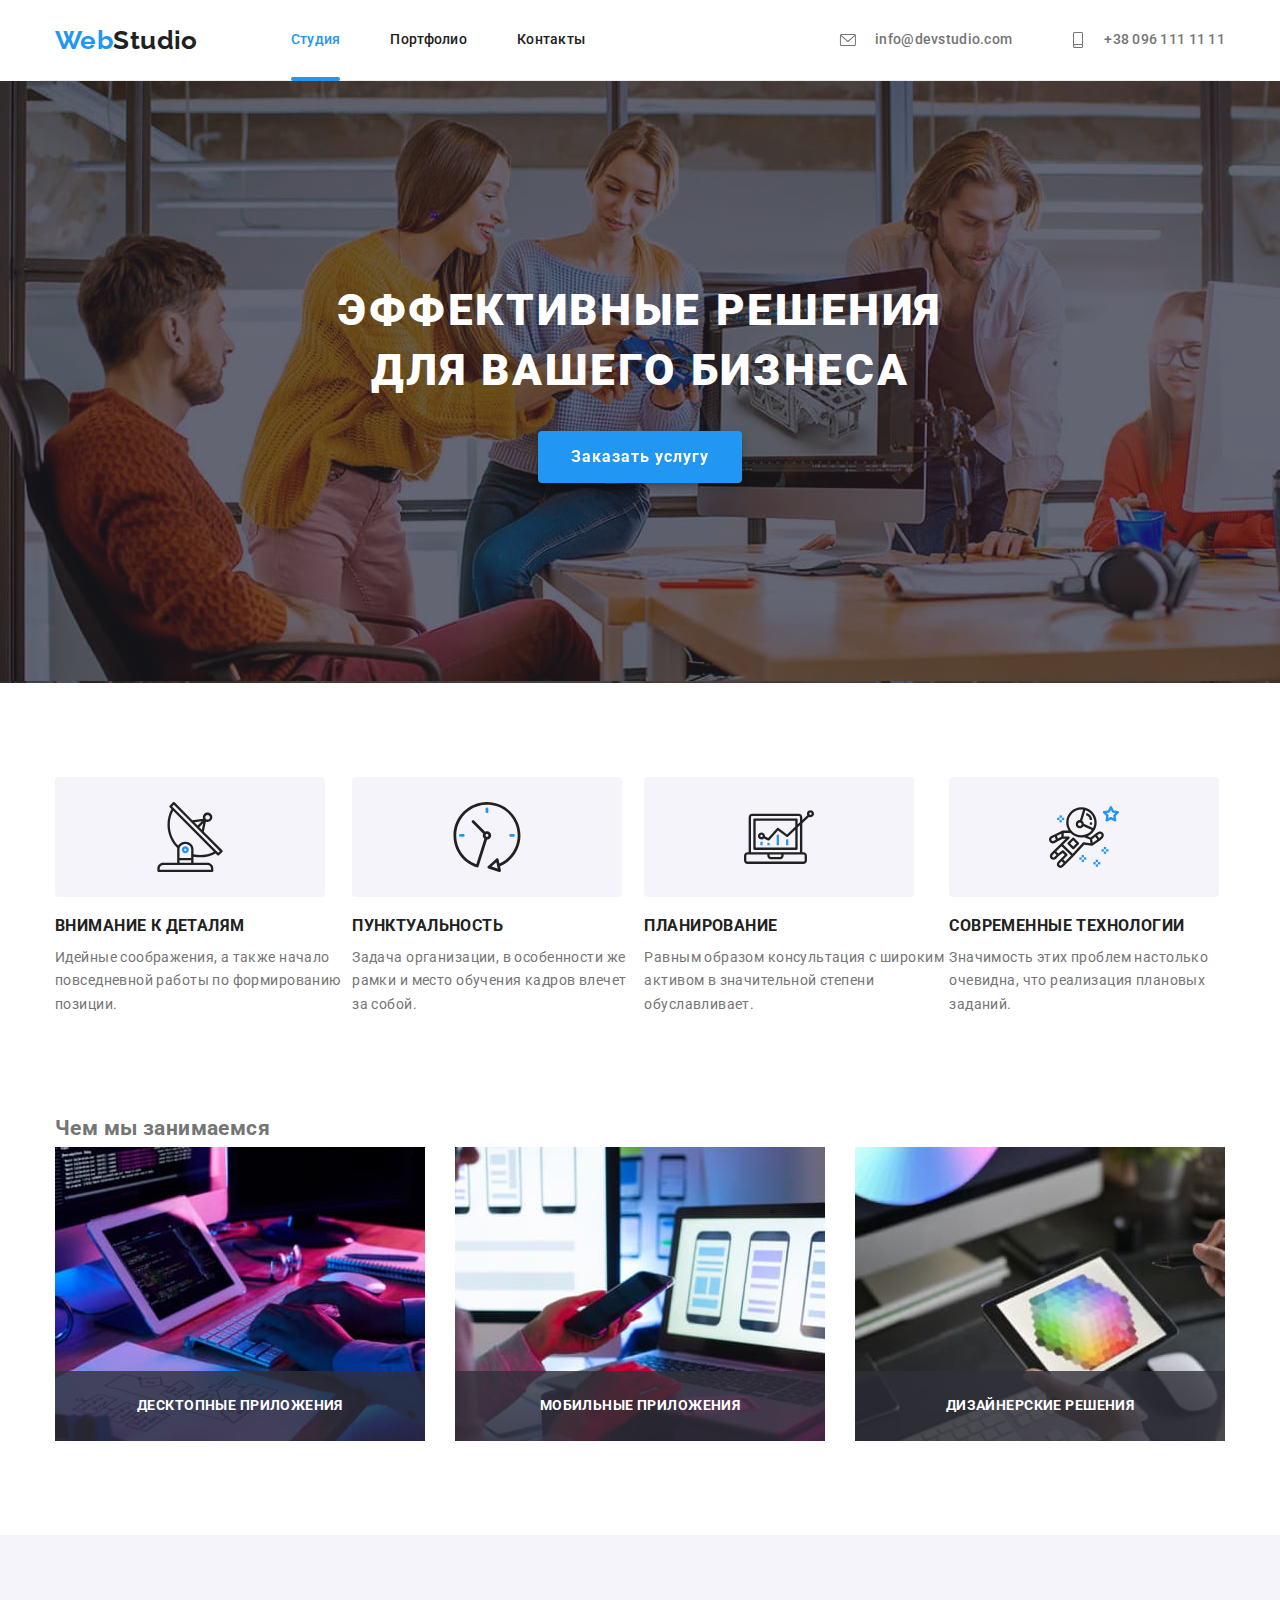
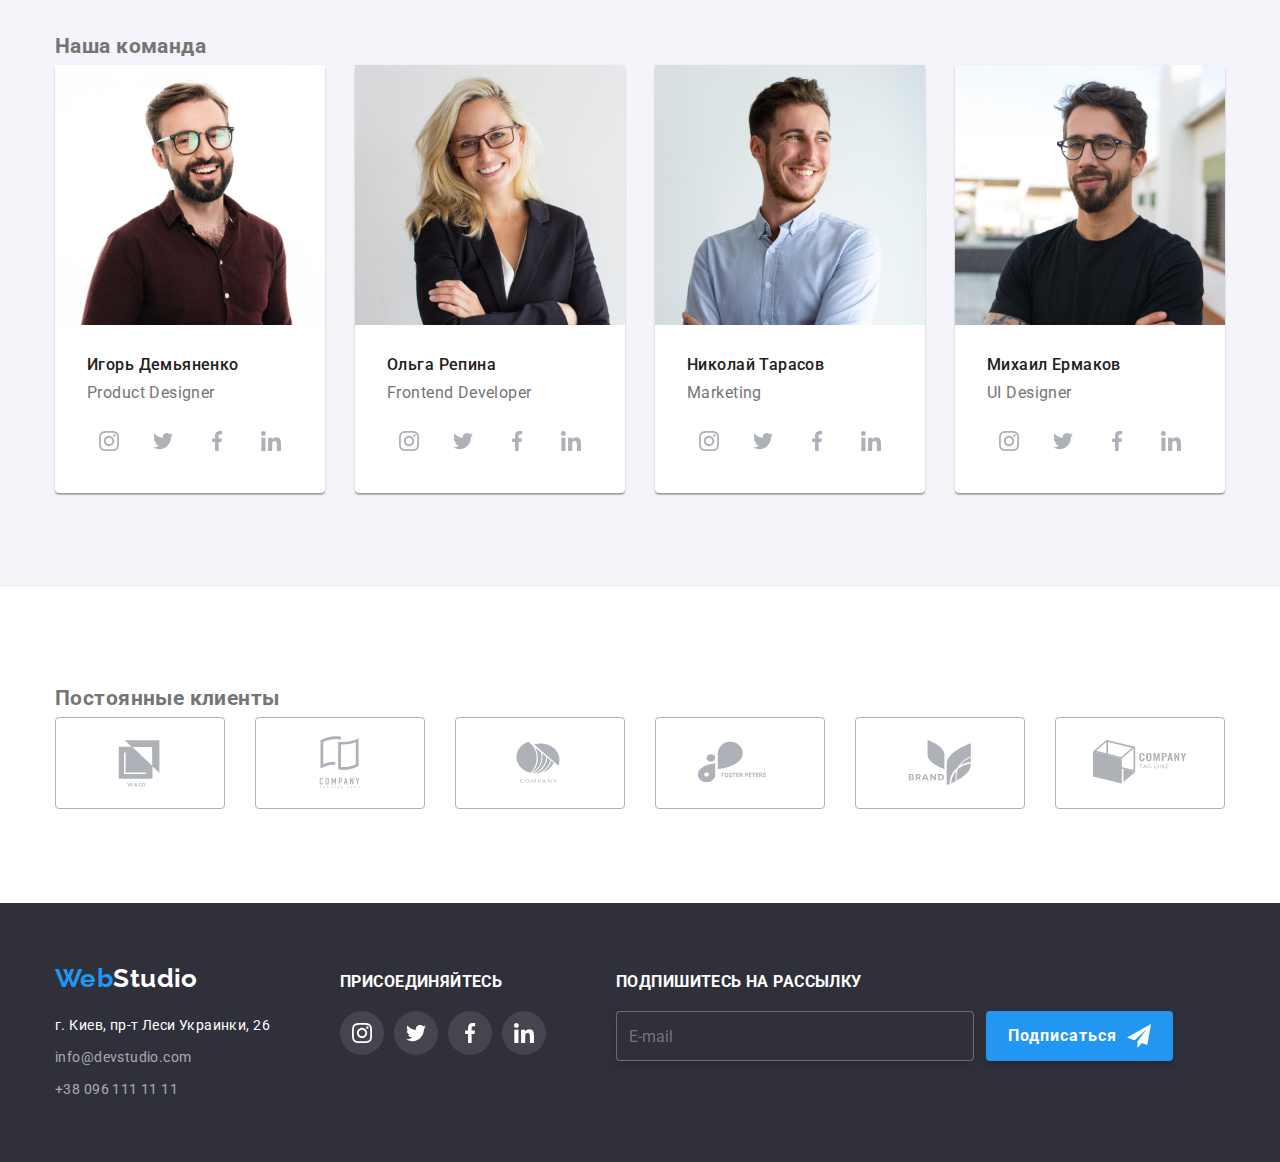
==== commit 0c252475: "БЭМ" ====
--- a/index.html
+++ b/index.html
@@ -13,26 +13,26 @@
 </head>
 <body>
 
-    <!-- Navigation site -->
+    <!-- Header site -->
     <header class="header">
         <div class="header__container container">    
             <nav class="header-nav">
                 <a class="logo logo--header" href="/"><span class="logo-colortext">Web</span>Studio</a>
-                <ul class="site-nav list">
-                    <li class="main-item"><a class="link current" href="">Студия</a></li>
-                    <li class="main-item"><a class="link" href="./portfolio.html">Портфолио</a></li>
-                    <li class="main-item"><a class="link" href="">Контакты</a></li>
+                <ul class="header-nav list">
+                    <li class="header__item"><a class="header-nav__link current" href="">Студия</a></li>
+                    <li class="header__item"><a class="header-nav__link" href="./portfolio.html">Портфолио</a></li>
+                    <li class="header__item"><a class="header-nav__link" href="">Контакты</a></li>
                 </ul>
             </nav>
             <ul class="auth-nav list">
-                <li class="main-item"><a class="link connect-link" href="mailto:info@devstudio.com">
-                        <svg class="connect-icon" width="34" height="12">
-                            <use href="./images/icons/sprite.svg#icon-envelope"></use>
-                        </svg>   
-                        info@devstudio.com</a>
+                <li class="header__item"><a class="auth-nav__link link" href="mailto:info@devstudio.com">
+                    <svg class="auth-nav__icon" width="34" height="12">
+                        <use href="./images/icons/sprite.svg#icon-envelope"></use>
+                    </svg>   
+                    info@devstudio.com</a>
                 </li>
-                <li class="main-item"><a class="link connect-link" href="tell:+380961111111">
-                    <svg class="connect-icon" width="32" height="16">
+                <li class="header__item"><a class="auth-nav__link link" href="tell:+380961111111">
+                    <svg class="auth-nav__icon" width="32" height="16">
                         <use href="./images/icons/sprite.svg#icon-smartphone"></use>
                     </svg>
                     +38 096 111 11 11</a>
@@ -45,8 +45,8 @@
         <!-- Hero -->
         <section class="hero">
             <div class="container">
-                <h1 class="page-title">Эффективные решения для вашего бизнеса</h1>
-                <button class="button-order" type="button" data-modal-open>Заказать услугу</button>        
+                <h1 class="hero-title">Эффективные решения для вашего бизнеса</h1>
+                <button class="hero-button" type="button" data-modal-open>Заказать услугу</button>        
             </div>
         </section>
 
@@ -54,85 +54,85 @@
         <section class="feature">
             <div class="container">
                 <h2 class="hidden-title">Особенности</h2>
-                <ul class="feature-list list">
-                    <li class="item">
+                <ul class="feature__list list">
+                    <li class="feature-item">
                         <div class="feature__box">
                             <svg class="feature__icon">
                                 <use href="./images/icons/sprite.svg#icon-antenna"></use>
                             </svg> 
                         </div>
-                        <h3 class="feature-title">Внимание к деталям</h3>
-                        <p class="paragraf-text">Идейные соображения, а также начало повседневной работы по формированию позиции.</p>
-                    </li>
-                    <li class="item">
+                        <h3 class="feature__title">Внимание к деталям</h3>
+                        <p class="feature__text">Идейные соображения, а также начало повседневной работы по формированию позиции.</p>
+                    </li>
+                    <li class="feature-item">
                         <div class="feature__box">
                             <svg class="feature__icon">
                                 <use href="./images/icons/sprite.svg#icon-clock"></use>
                             </svg>
                         </div>
-                        <h3 class="feature-title">Пунктуальность</h3>
-                        <p class="paragraf-text">Задача организации, в особенности же рамки и место обучения кадров влечет за собой.</p>
-                    </li>
-                    <li class="item">
+                        <h3 class="feature__title">Пунктуальность</h3>
+                        <p class="feature__text">Задача организации, в особенности же рамки и место обучения кадров влечет за собой.</p>
+                    </li>
+                    <li class="feature-item">
                         <div class="feature__box">
                             <svg class="feature__icon">
                                 <use href="./images/icons/sprite.svg#icon-diagram"></use>
                             </svg>
                         </div>
-                        <h3 class="feature-title">Планирование</h3>
-                        <p class="paragraf-text">Равным образом консультация с широким активом в значительной степени обуславливает.</p>
-                    </li>
-                    <li class="item">
+                        <h3 class="feature__title">Планирование</h3>
+                        <p class="feature__text">Равным образом консультация с широким активом в значительной степени обуславливает.</p>
+                    </li>
+                    <li class="feature-item">
                         <div class="feature__box">
                             <svg class="feature__icon">
                                 <use href="./images/icons/sprite.svg#icon-astronaut"></use>
                             </svg>
                         </div>
-                        <h3 class="feature-title">Современные технологии</h3>
-                        <p class="paragraf-text">Значимость этих проблем настолько очевидна, что реализация плановых заданий.</p>
+                        <h3 class="feature__title">Современные технологии</h3>
+                        <p class="feature__text">Значимость этих проблем настолько очевидна, что реализация плановых заданий.</p>
                     </li>
                 </ul>
             </div>
         </section>
 
-        <!--We do-->
-        <section class="we-do">
+        <!-- Our-directions -->
+        <section class="our-directions">
             <div class="container">
                 <h2 class="section-title">Чем мы занимаемся</h2>
-                <ul class="we-do__list list">
-                        <li class="we-do__item">
+                <ul class="our-directions__list list">
+                        <li class="our-directions__item">
                             <img src="./images/work1.jpg" alt="Работа на планшете"/>
                             <div class="thumb-title">
-                                <p class="title">Десктопные приложения</p>
+                                <p class="our-directions__title">Десктопные приложения</p>
                             </div>
                         </li>
-                        <li class="we-do__item">
+                        <li class="our-directions__item">
                             <img src="./images/work2.jpg" alt="Работа на телефоне" />
                             <div class="thumb-title">
-                                <p class="title">Мобильные приложения</p>
+                                <p class="our-directions__title">Мобильные приложения</p>
                             </div>
                         </li>
-                        <li class="we-do__item">
+                        <li class="our-directions__item">
                             <img src="./images/work3.jpg" alt="Работа на планшете" />
                             <div class="thumb-title">
-                                <p class="title">Дизайнерские решения</p>
+                                <p class="our-directions__title">Дизайнерские решения</p>
                             </div>
                         </li>
                 </ul>
             </div>
         </section>
 
-        <!-- OUR TEAM -->
+        <!-- TEAM -->
         <section class="team">
             <div class="container">
                 <h2 class="section-title">Наша команда</h2>
                 <ul class="team__list list">
-                    <li class="item">    
+                    <li class="team__item">    
                         <img src="./images/staff1.jpg" width="270" height="260" alt="Член команды 1" />
                         <div class="team__box">
                             <h3 class="team-name">Игорь Демьяненко</h3>
-                            <p class="profession-text" lang="en">Product Designer</p>
-                            <ul class="list social-icons">
+                            <p class="team-text" lang="en">Product Designer</p>
+                            <ul class="social-icons list">
                                 <li class="social-icons-item">
                                     <a href="" class="social-icons-link" target="_blank" rel="noopener noreferrer">
                                     <svg class="social-icons-svg">
@@ -164,12 +164,12 @@
                             </ul>
                         </div>
                     </li>
-                    <li class="item">
+                    <li class="team__item">
                         <img src="./images/staff2.jpg" width="270" height="260" alt="Член команды 2" />
                         <div class="team__box">
                             <h3 class="team-name">Ольга Репина</h3>
-                            <p class="profession-text" lang="en">Frontend Developer</p>
-                            <ul class="list social-icons">
+                            <p class="team-text" lang="en">Frontend Developer</p>
+                            <ul class="social-icons list">
                                 <li class="social-icons-item">
                                     <a href="" class="social-icons-link" target="_blank" rel="noopener noreferrer">
                                         <svg class="social-icons-svg">
@@ -201,12 +201,12 @@
                             </ul>
                         </div>
                     </li>
-                    <li class="item">   
+                    <li class="team__item">   
                         <img src="./images/staff3.jpg" width="270" height="260" alt="Член команды 3" />
                         <div class="team__box">
                             <h3 class="team-name">Николай Тарасов</h3>    
-                            <p class="profession-text" lang="en">Marketing</p>
-                            <ul class="list social-icons">
+                            <p class="team-text" lang="en">Marketing</p>
+                            <ul class="social-icons list">
                                 <li class="social-icons-item">
                                     <a href="" class="social-icons-link" target="_blank" rel="noopener noreferrer">
                                         <svg class="social-icons-svg">
@@ -238,12 +238,12 @@
                             </ul>
                         </div>
                     </li>
-                    <li class="item">
+                    <li class="team__item">
                         <img src="./images/staff4.jpg" width="270" height="260" alt="Член команды 4" />
                         <div class="team__box">
                             <h3 class="team-name">Михаил Ермаков</h3>
-                            <p class="profession-text" lang="en">UI Designer</p>
-                            <ul class="list social-icons">
+                            <p class="team-text" lang="en">UI Designer</p>
+                            <ul class="social-icons list">
                                 <li class="social-icons-item">
                                     <a href="" class="social-icons-link" target="_blank" rel="noopener noreferrer">
                                         <svg class="social-icons-svg">
@@ -329,15 +329,15 @@
         </section>
     </main>
     
-    <!--Контакты-->
-    <footer class="footer dark-background">
+    <!-- Footer -->
+    <footer class="footer">
         <div class="footer__container container"> 
             <div class="footer-box">
             <a class="logo logo--footer" href="/"><span class="logo-colortext">Web</span>Studio</a>
-            <address class="address">
+            <address class="footer-address">
                 <ul class="footer__list">
                     <li class="footer__item">
-                        <a class="address-link link" href="https://goo.gl/maps/Cei7VWRPJddVFzz26" target="_blank"
+                        <a class="footer-link link" href="https://goo.gl/maps/Cei7VWRPJddVFzz26" target="_blank"
                         rel="noopener noreferrer">г. Киев, пр-т Леси Украинки, 26</a>
                     </li>
                     <li class="footer__item">
@@ -350,8 +350,8 @@
             </address>
         </div>
             <div class="footer-box">
-                <h3 class="footer-connecting">Присоединяйтесь</h3>
-                <ul class="list footer-icons">
+                <h3 class="footer-title">Присоединяйтесь</h3>
+                <ul class="footer-icons list">
                     <li class="footer-icons-item">
                         <a href="" class="footer-icons-link" target="_blank" rel="noopener noreferrer">
                             <svg class="footer-icons-svg">
@@ -383,15 +383,15 @@
                 </ul>        
             </div>
             <div>
-                <h3 class="footer-subscription">Подпишитесь на рассылку</h3>
-                <form class="subscription">
+                <h3 class="footer-title">Подпишитесь на рассылку</h3>
+                <form class="footer-subscription">
                     <div class="footer-form-field">
                     <label>
                         <input type="email" name="email" placeholder="E-mail" autocomplete="off">
                     </label>
                     </div>
                     <button class="button-subscription">Подписаться
-                        <svg class="icon-footer">
+                        <svg class="footer-icon-send">
                             <use href="./images/icons/sprite.svg#icon-send"></use>
                         </svg>
                     </button>
@@ -401,58 +401,43 @@
         <div class="backdrop is-hidden" data-modal>
             <div class="modal">
                 <b class="modal-title">Оставьте свои данные, мы вам перезвоним</b>
-                    <button class="modal-button" data-modal-close>
-                        <svg class="icon-close" width="18" height="18">  
-                            <use href="./images/icons/sprite.svg#icon-close"></use>
-                        </svg>
-                    </button>
+                <button class="modal-button" data-modal-close>
+                    <svg class="modal-icon-close" width="18" height="18">  
+                        <use href="./images/icons/sprite.svg#icon-close"></use>
+                    </svg>
+                </button>
                 <form class="js-speaker-form">
-                    
-                        <label class="form-field">
+                    <label class="form-field">
                         Имя
-                        <svg class="icon-modal">
+                        <svg class="modal-icon">
                             <use href="./images/icons/sprite.svg#icon-person-black"></use>
                         </svg>
                         <input type="text" name="Имя" autofocus>
-                        </label>
-                    
-                    
-                    
-                        <label class="form-field">
-                            Телефон
-                            <svg class="icon-modal">
-                                <use href="./images/icons/sprite.svg#icon-phone-black"></use>
-                            </svg>
-                            <input type="tel" name="tel" required>
-                        </label>
-                    
-                    
-                    
-                        <label class="form-field">
-                            Почта
-                            <svg class="icon-modal">
-                                <use href="./images/icons/sprite.svg#icon-email-black"></use>
-                            </svg>
-                            <input type="email" name="email" required>
-                        </label>
-                    
-                    
-                    
-                        <label class="form-field">
-                            Комментарий
-                            <textarea name="" id="" rows="7" placeholder="Введите текст"></textarea>
-                        </label>
-                   
-                        <label class="label">
-                            <input class="checkbox" type="checkbox" name="checkbox" required>
-                            <span class="label-span"></span>
-                            Соглашаюсь с рассылкой и принимаю&ensp;<a class="contract" href="">Условия договора</a>
-                            
-                        </label>
-                    
-                
+                    </label>
+                    <label class="form-field">
+                        Телефон
+                        <svg class="modal-icon">
+                            <use href="./images/icons/sprite.svg#icon-phone-black"></use>
+                        </svg>
+                        <input type="tel" name="tel" required>
+                    </label>
+                    <label class="form-field">
+                        Почта
+                        <svg class="modal-icon">
+                            <use href="./images/icons/sprite.svg#icon-email-black"></use>
+                        </svg>
+                        <input type="email" name="email" required>
+                    </label>
+                    <label class="form-field">
+                        Комментарий
+                        <textarea name="" id="" rows="7" placeholder="Введите текст"></textarea>
+                    </label>           
+                    <label class="label">
+                        <input class="checkbox" type="checkbox" name="checkbox" required>
+                        <span class="label-span"></span>
+                        Соглашаюсь с рассылкой и принимаю&ensp;<a class="contract" href="">Условия договора</a>    
+                    </label>
                     <button class="button-submit" type="submit">Отправить</button>
-                    
                 </form>
             </div>
         </div>
--- a/css/styles.css
+++ b/css/styles.css
@@ -101,184 +101,11 @@
   overflow: hidden;
 }
 
-/* MODAL BLOCK */
-.backdrop {
-  position: fixed;
-  left: 0px;
-  top: -1px;
-  transition: opacity var(--animation), visability var(--animation);
-
-  width: 100%;
-  height: 100%;
-
-  background-color: #75757593;
-}
-
-.backdrop.is-hidden {
-  opacity: 0;
-  visibility: hidden;
-  pointer-events: none;
-}
-
-.modal {
-  position: absolute;
-  top: 50%;
-  left: 50%;
-  transform: translate(-50%, -50%);
-
-  max-width: 528px;
-  min-height: 581px;
-  padding: 40px;
-
-  background-color: var(--white-bg-color);
-}
-
-.modal-title {
-  font-family: var(--title-font);
-  font-weight: 700;
-  font-size: 20px;
-  line-height: 23px;
-
-  color: var(--title-text-color);
-
-  margin-bottom: 12px;
-  text-align: center;
-}
-
-.modal-button:hover .icon-close,
-.modal-button:focus .icon-close {
-  fill: var(--accent-text-color);
-}
-
-.modal-button {
-  position: absolute;
-  display: flex;
-  justify-content: center;
-  align-items: center;
-  top: 8px;
-  right: 9px;
-  border-radius: 50%;
-  width: 30px;
-  height: 30px;
-  border: 1px solid #212121;
-  background-color: var(--white-bg-color);
-  cursor: pointer;
-}
-
-.modal .icon-close:hover {
-  border-color: var(--accent-text-color);
-}
-
-.icon-modal {
-  position: absolute;
-  width: 18px;
-  height: 18px;
-  top: 36px;
-  left: 11px;
-}
-
-.button-submit {
-  position: absolute;
-  width: 200px;
-  height: 50px;
-  display: flex;
-  justify-content: center;
-  align-items: center;
-  left: 50%;
-  transform: translate(-50%);
-  background: #2196f3;
-  box-shadow: 0px 4px 4px rgba(0, 0, 0, 0.15);
-  border-radius: 4px;
-  border: 0;
-  cursor: pointer;
-
-  font-family: var(--title-font);
-  font-style: 400;
-  font-weight: 700;
-  font-size: 16px;
-  line-height: 1, 87;
-
-  display: flex;
-  align-items: center;
-  text-align: center;
-  letter-spacing: 0.06em;
-
-  color: #ffffff;
-}
-
-.form-field {
-  position: relative;
-  display: flex;
-  flex-direction: column;
-  margin-bottom: 10px;
-}
-
-.form-field input {
-  padding: 11px 42px;
-  border: 1px solid rgba(33, 33, 33, 0.2);
-  border-radius: 4px;
-
-  width: 100%;
-}
-
-.form-field textarea {
-  width: 100%;
-  padding: 11px 12px;
-  font-family: var(--title-font);
-  font-weight: 400;
-  font-size: 12px;
-  line-height: 14px;
-  letter-spacing: 0.01em;
-  border: 1px solid rgba(33, 33, 33, 0.2);
-  border-radius: 4px;
-}
-
-.contract {
-  color: var(--accent-text-color);
-  text-decoration: underline;
-}
-
-.checkbox {
-  position: absolute;
-  width: 1px;
-  height: 1px;
-  border: 0;
-  margin: -1px;
-  padding: 0;
-  clip: rect(0 0 0 0);
-  overflow: hidden;
-}
-
-.checkbox:checked + .label-span {
-  background-color: var(--accent-text-color);
-  background-image: url(../images/icons/vector.svg);
-  background-size: contain;
-  background-repeat: no-repeat;
-  background-position: 50% 50%;
-
-  background-origin: border-box;
-  border: var(--accent-text-color);
-}
-
-.checkbox:focus + .label-span {
-  border-color: var(--accent-text-color);
-}
-
-.label-span {
-  display: inline-block;
-  width: 16px;
-  height: 15px;
-  border: 2px solid var(--title-text-color);
-  border-radius: 3px;
-  margin-right: 8px;
-}
-
 /* HEADER */
 .header__container {
   display: flex;
   align-items: center;
   border-bottom: 1px solid #ececec;
-
   background-color: var(--white-bg-color);
 }
 
@@ -304,15 +131,15 @@
   color: var(--accent-text-color);
 }
 
-.main-item:not(:last-child) {
+.header-nav {
+  display: inline-flex;
+}
+
+.header__item:not(:last-child) {
   margin-right: 50px;
 }
 
-.site-nav {
-  display: inline-flex;
-}
-
-.site-nav .link {
+.header-nav__link {
   position: relative;
   transition: color var(--animation);
   display: block;
@@ -326,7 +153,7 @@
   cursor: pointer;
 }
 
-.site-nav .link.current::after {
+.header-nav__link.current::after {
   content: "";
   position: absolute;
   left: 0;
@@ -339,12 +166,12 @@
   bottom: -1px;
 }
 
-.site-nav .link:hover,
-.site-nav .link:focus {
+.header-nav__link:hover,
+.header-nav__link:focus {
   color: var(--accent-text-color);
 }
 
-.site-nav .link.current {
+.header-nav__link.current {
   color: var(--accent-text-color);
 }
 
@@ -354,54 +181,25 @@
   margin-left: auto;
 }
 
-.auth-nav .link {
+.auth-nav__link {
+  display: flex;
+  align-items: center;
   color: var(--main-text-color);
   font-weight: 500;
   line-height: 1.14;
   letter-spacing: 0.02em;
   cursor: pointer;
-
   transition: color var(--animation);
 }
 
-.auth-nav .link:hover,
-.auth-nav .link:focus {
+.auth-nav__link:hover,
+.auth-nav__link:focus {
   color: var(--accent-text-color);
 }
 
-.address {
-  font-style: inherit;
-  color: var(--white-text-color);
-}
-.address-link {
-  color: var(--white-text-color);
-  transition: color var(--animation);
-}
-.connect {
-  color: rgba(255, 255, 255, 0.6);
-  transition: color var(--animation);
-}
-
-.section-title {
-  margin-bottom: 50px;
-
-  color: var(--title-text-color);
-  font-family: var(--title-font);
-  font-weight: 700;
-  font-size: 36px;
-  line-height: 1.17;
-  text-align: center;
-}
-
-/* CONNECT ICON */
-.connect-icon {
+.auth-nav__icon {
   fill: currentColor;
   margin-right: 10px;
-}
-
-.connect-link {
-  display: flex;
-  align-items: center;
 }
 
 /* HERO */
@@ -417,7 +215,7 @@
     url(../images/hero.jpeg);
 }
 
-.page-title {
+.hero-title {
   display: block;
   margin-bottom: 30px;
   margin-left: auto;
@@ -435,7 +233,7 @@
   text-transform: uppercase;
 }
 
-.button-order {
+.hero-button {
   display: inline-block;
   padding: 10px 32px;
   border: 1px solid transparent;
@@ -457,41 +255,39 @@
 }
 
 /* FEATURE */
-.feature-list .item {
-  width: 270px;
-}
-.feature-list {
-  display: flex;
-}
-
 .feature {
   padding-top: 94px;
   padding-bottom: 94px;
 }
-
-.feature-title {
+.feature__list {
+  display: flex;
+}
+
+.feature__list--item {
+  width: 270px;
+}
+
+.feature__title {
+  text-transform: uppercase;
   margin-bottom: 10px;
-
-  color: var(--title-text-color);
-  font-family: var(--title-font);
-  font-style: normal;
+  font-family: var(--title-font);
   font-weight: 700;
   line-height: 1.14;
-  text-transform: uppercase;
-}
-
-.feature-list .item:not(:last-child) {
+  color: var(--title-text-color);
+}
+
+.feature__list__item:not(:last-child) {
   margin-right: 30px;
 }
 
-.paragraf-text {
+.feature__text {
   font-family: var(--title-font);
 }
 
 .feature__box {
   display: flex;
   justify-content: center;
-  width: 270px;
+  max-width: 270px;
   height: 120px;
   align-items: center;
   border-radius: 4px;
@@ -504,25 +300,24 @@
   height: 70px;
 }
 
-/* WE DO */
-
-.we-do {
+/* Our-directions */
+.our-directions {
   padding-bottom: 94px;
 }
 
-.we-do__item:not(:last-child) {
+.our-directions__item:not(:last-child) {
   margin-right: 30px;
 }
 
-.we-do__item {
+.our-directions__item {
   position: relative;
 }
 
-.we-do__list {
-  display: flex;
-}
-
-.title {
+.our-directions__list {
+  display: flex;
+}
+
+.our-directions__title {
   font-family: var(--title-font);
   font-style: normal;
   font-weight: 700;
@@ -556,7 +351,7 @@
 .team__list {
   display: flex;
 }
-.team .item {
+.team__item {
   width: 270px;
   border-radius: 4px;
 
@@ -565,7 +360,7 @@
     0px 2px 1px rgba(0, 0, 0, 0.2);
 }
 
-.team .item:not(:last-child) {
+.team__item:not(:last-child) {
   margin-right: 30px;
 }
 
@@ -582,11 +377,52 @@
   line-height: 1.19;
 }
 
-.profession-text {
+.team-text {
   font-family: var(--title-font);
   font-size: 16px;
   line-height: 1.18;
   margin-bottom: 16px;
+}
+
+.social-icons {
+  display: inline-flex;
+}
+
+.social-icons-svg {
+  width: 20px;
+  height: 20px;
+  fill: var(--icons-color);
+
+  transition: var(--animation);
+}
+
+.social-icons-link {
+  display: flex;
+  align-items: center;
+  justify-content: center;
+  width: 44px;
+  height: 44px;
+  border-radius: 50%;
+  background-color: var(--white-bg-color);
+
+  transition: background-color var(--animation);
+}
+
+.social-icons-link:hover {
+  background-color: var(--accent-text-color);
+}
+
+.social-icons-link:focus {
+  background-color: var(--accent-text-color);
+}
+
+.social-icons-link:hover .social-icons-svg,
+.social-icons-link:focus .social-icons-svg {
+  fill: var(--white-text-color);
+}
+
+.social-icons-item:not(:last-child) {
+  margin-right: 10px;
 }
 
 /* CLIENTS */
@@ -601,14 +437,6 @@
 
 .clients__item:not(:last-child) {
   margin-right: 30px;
-}
-
-.clients__icon {
-  width: 106px;
-  height: 60px;
-  fill: var(--icons-color);
-
-  transition: fill var(--animation);
 }
 
 .clients__link {
@@ -633,46 +461,361 @@
   border-color: var(--accent-text-color);
 }
 
-/* SOCIAL  ICONS */
-.social-icons {
+.clients__icon {
+  width: 106px;
+  height: 60px;
+  fill: var(--icons-color);
+
+  transition: fill var(--animation);
+}
+
+/* FOOTER */
+.footer {
+  padding-top: 60px;
+  padding-bottom: 60px;
+  background-color: var(--dark-bg-color);
+}
+
+.footer__container {
+  display: flex;
+  align-items: baseline;
+}
+
+.footer-box {
+  margin-right: 70px;
+}
+
+.logo--footer {
+  margin-bottom: 20px;
+  color: var(--white-text-color);
+}
+
+.footer-address {
+  font-style: inherit;
+  color: var(--white-text-color);
+}
+
+.footer__list {
+  list-style: none;
+  padding: 0;
+  margin: 0;
+}
+
+.footer__item:not(:last-child) {
+  margin-bottom: 8px;
+}
+
+.footer-link {
+  color: var(--white-text-color);
+  transition: color var(--animation);
+}
+
+.connect {
+  color: rgba(255, 255, 255, 0.6);
+  transition: color var(--animation);
+}
+
+.footer-title {
+  font-family: var(--title-font);
+  font-weight: 700;
+
+  line-height: 1.17;
+
+  color: var(--white-text-color);
+  text-transform: uppercase;
+  margin-bottom: 20px;
+}
+
+.footer-icons {
   display: inline-flex;
 }
 
-.social-icons-svg {
-  width: 20px;
-  height: 20px;
-  fill: var(--icons-color);
-
-  transition: var(--animation);
-}
-
-.social-icons-link {
+.footer-icons-item:not(:last-child) {
+  margin-right: 10px;
+}
+
+.footer-icons-link {
   display: flex;
   align-items: center;
   justify-content: center;
   width: 44px;
   height: 44px;
   border-radius: 50%;
+  background-color: rgba(255, 255, 255, 0.1);
+
+  transition: background-color var(--animation);
+}
+
+.footer-icons-link:hover .social-icons-svg,
+.footer-icons-link:focus .social-icons-svg {
+  fill: var(--white-text-color);
+}
+
+.footer-icons-link:hover {
+  background-color: var(--accent-text-color);
+}
+
+.footer-icons-link:focus {
+  background-color: var(--accent-text-color);
+}
+
+.footer-icons-svg {
+  width: 20px;
+  height: 20px;
+  fill: var(--white-text-color);
+}
+
+.footer-subscription {
+  display: flex;
+}
+
+.footer-subscription input {
+  padding: 15px, 16px;
+  font-family: var(--title-font);
+  font-size: 16px;
+  line-height: 1.25;
+
+  color: rgba(255, 255, 255, 0.6);
+}
+
+.footer-form-field {
+  margin-right: 12px;
+}
+
+.footer-form-field input {
+  padding: 11px 12px;
+  width: 358px;
+  height: 50px;
+
+  border: 1px solid rgba(255, 255, 255, 0.3);
+  box-sizing: border-box;
+  filter: drop-shadow(0px 4px 4px rgba(0, 0, 0, 0.15));
+  border-radius: 4px;
+  background: var(--dark-bg-color);
+}
+
+.label {
+  display: flex;
+  align-items: center;
+  margin-bottom: 30px;
+}
+
+.button-subscription {
+  display: flex;
+  align-items: center;
+
+  background-color: var(--accent-text-color);
+  box-shadow: 0px 4px 4px rgba(0, 0, 0, 0.15);
+  border-radius: 4px;
+  border: 0;
+
+  font-family: var(--title-font);
+
+  font-weight: 700;
+  font-size: 16px;
+  line-height: 1.87;
+  letter-spacing: 0.06em;
+
+  text-align: center;
+
+  color: var(--white-text-color);
+  padding: 10px 22px;
+  cursor: pointer;
+}
+
+.footer-icon-send {
+  width: 24px;
+  height: 24px;
+  fill: var(--white-bg-color);
+
+  margin-left: 10px;
+}
+
+/* MODAL BLOCK */
+.backdrop {
+  position: fixed;
+  left: 0px;
+  top: -1px;
+  transition: opacity var(--animation), visability var(--animation);
+
+  width: 100%;
+  height: 100%;
+
+  background-color: #75757593;
+}
+
+.backdrop.is-hidden {
+  opacity: 0;
+  visibility: hidden;
+  pointer-events: none;
+}
+
+.modal {
+  position: absolute;
+  top: 50%;
+  left: 50%;
+  transform: translate(-50%, -50%);
+
+  max-width: 528px;
+  min-height: 581px;
+  padding: 40px;
+
   background-color: var(--white-bg-color);
-
-  transition: background-color var(--animation);
-}
-
-.social-icons-link:hover {
+}
+
+.modal-title {
+  font-family: var(--title-font);
+  font-weight: 700;
+  font-size: 20px;
+  line-height: 23px;
+
+  color: var(--title-text-color);
+
+  margin-bottom: 12px;
+  text-align: center;
+}
+
+.modal-button:hover .modal-icon-close,
+.modal-button:focus .modal-icon-close {
+  fill: var(--accent-text-color);
+}
+
+.modal-button {
+  position: absolute;
+  display: flex;
+  justify-content: center;
+  align-items: center;
+  top: 8px;
+  right: 9px;
+  border-radius: 50%;
+  width: 30px;
+  height: 30px;
+  border: 1px solid #212121;
+  background-color: var(--white-bg-color);
+  cursor: pointer;
+}
+
+.modal__modal-icon-close:hover {
+  border-color: var(--accent-text-color);
+}
+
+.form-field:focus-within > .modal-icon {
+  fill: var(--accent-text-color);
+}
+.form-field:hover > .modal-icon {
+  fill: var(--accent-text-color);
+  border: var(--accent-text-color);
+}
+
+.form-field:hover > input {
+  border-color: var(--accent-text-color);
+}
+.form-field:hover > textarea {
+  border-color: var(--accent-text-color);
+}
+
+.modal-icon {
+  position: absolute;
+  width: 18px;
+  height: 18px;
+  top: 36px;
+  left: 11px;
+}
+
+.button-submit {
+  position: absolute;
+  width: 200px;
+  height: 50px;
+  display: flex;
+  justify-content: center;
+  align-items: center;
+  left: 50%;
+  transform: translate(-50%);
+  background: #2196f3;
+  box-shadow: 0px 4px 4px rgba(0, 0, 0, 0.15);
+  border-radius: 4px;
+  border: 0;
+  cursor: pointer;
+
+  font-family: var(--title-font);
+  font-style: 400;
+  font-weight: 700;
+  font-size: 16px;
+  line-height: 1, 87;
+
+  display: flex;
+  align-items: center;
+  text-align: center;
+  letter-spacing: 0.06em;
+
+  color: #ffffff;
+}
+
+.form-field {
+  position: relative;
+  display: flex;
+  flex-direction: column;
+  margin-bottom: 10px;
+}
+
+.form-field input {
+  padding: 11px 42px;
+  border: 1px solid rgba(33, 33, 33, 0.2);
+  border-radius: 4px;
+
+  width: 100%;
+}
+
+.form-field textarea {
+  width: 100%;
+  padding: 11px 12px;
+  font-family: var(--title-font);
+  font-weight: 400;
+  font-size: 12px;
+  line-height: 14px;
+  letter-spacing: 0.01em;
+  border: 1px solid rgba(33, 33, 33, 0.2);
+  border-radius: 4px;
+}
+
+.contract {
+  color: var(--accent-text-color);
+  text-decoration: underline;
+}
+
+.checkbox {
+  position: absolute;
+  width: 1px;
+  height: 1px;
+  border: 0;
+  margin: -1px;
+  padding: 0;
+  clip: rect(0 0 0 0);
+  overflow: hidden;
+}
+
+.checkbox:checked + .label-span {
   background-color: var(--accent-text-color);
-}
-
-.social-icons-link:focus {
-  background-color: var(--accent-text-color);
-}
-
-.social-icons-link:hover .social-icons-svg,
-.social-icons-link:focus .social-icons-svg {
-  fill: var(--white-text-color);
-}
-
-.social-icons-item:not(:last-child) {
-  margin-right: 10px;
+  background-image: url(../images/icons/vector.svg);
+  background-size: contain;
+  background-repeat: no-repeat;
+  background-position: 50% 50%;
+
+  background-origin: border-box;
+  border: var(--accent-text-color);
+}
+
+.checkbox:focus + .label-span {
+  border-color: var(--accent-text-color);
+}
+
+.label-span {
+  display: inline-block;
+  width: 16px;
+  height: 15px;
+  border: 2px solid var(--title-text-color);
+  border-radius: 3px;
+  margin-right: 8px;
 }
 
 /* GALLERY */
@@ -687,11 +830,11 @@
   justify-content: center;
 }
 
-.gallery-nav .item {
+.gallery-nav__item {
   width: auto;
 }
 
-.gallery-nav .item:not(:last-child) {
+.gallery-nav__item:not(:last-child) {
   margin-right: 8px;
 }
 
@@ -710,11 +853,11 @@
   transition: box-shadow var(--animation);
 }
 
-.gallery-progect .item {
+.gallery-progect__item {
   flex-basis: calc((100% - 3 * 30px) / 3);
 }
 
-.gallery-progect .item {
+.gallery-progect__item {
   margin-top: 30px;
   margin-left: 30px;
 }
@@ -819,186 +962,3 @@
   transform: translateY(100%);
   transition: transform var(--animation), opacity var(--animation);
 }
-
-/* FOOTER */
-.footer__container {
-  display: flex;
-  align-items: baseline;
-}
-
-.footer-box {
-  margin-right: 70px;
-}
-
-.footer-connecting {
-  font-family: var(--title-font);
-  font-weight: 700;
-
-  line-height: 1.17;
-
-  color: var(--white-text-color);
-  text-transform: uppercase;
-  margin-bottom: 20px;
-}
-
-.label {
-  display: flex;
-  align-items: center;
-  margin-bottom: 30px;
-}
-
-.subscription {
-  display: flex;
-}
-
-.footer-subscription {
-  font-family: var(--title-font);
-  font-weight: 700;
-
-  line-height: 1.17;
-
-  color: var(--white-text-color);
-  text-transform: uppercase;
-  margin-bottom: 20px;
-}
-
-.footer-form-field {
-  margin-right: 12px;
-}
-
-.footer-form-field input {
-  padding: 11px 12px;
-  width: 358px;
-  height: 50px;
-
-  border: 1px solid rgba(255, 255, 255, 0.3);
-  box-sizing: border-box;
-  filter: drop-shadow(0px 4px 4px rgba(0, 0, 0, 0.15));
-  border-radius: 4px;
-  background: var(--dark-bg-color);
-}
-
-.form-field:focus-within > .icon-modal {
-  fill: var(--accent-text-color);
-  /* border: var(--accent-text-color); */
-}
-.form-field:hover > .icon-modal {
-  fill: var(--accent-text-color);
-  border: var(--accent-text-color);
-}
-
-.form-field:hover > input {
-  border-color: var(--accent-text-color);
-}
-.form-field:hover > textarea {
-  border-color: var(--accent-text-color);
-}
-
-/* .form-field input:focus {
-  border: var(--accent-text-color);
-} */
-
-.button-subscription {
-  /* position: relative; */
-  display: flex;
-  align-items: center;
-  /* width: 200px; */
-
-  background-color: var(--accent-text-color);
-  box-shadow: 0px 4px 4px rgba(0, 0, 0, 0.15);
-  border-radius: 4px;
-  border: 0;
-
-  font-family: var(--title-font);
-
-  font-weight: 700;
-  font-size: 16px;
-  line-height: 1.87;
-  letter-spacing: 0.06em;
-
-  text-align: center;
-
-  color: var(--white-text-color);
-  padding: 10px 22px;
-  cursor: pointer;
-}
-
-.subscription input {
-  padding: 15px, 16px;
-  font-family: var(--title-font);
-  font-size: 16px;
-  line-height: 1.25;
-
-  color: rgba(255, 255, 255, 0.6);
-}
-
-/* Footer icon */
-.icon-footer {
-  /* position: absolute; */
-  width: 24px;
-  height: 24px;
-  fill: var(--white-bg-color);
-  /* top: 13px;
-  right: 12px; */
-  margin-left: 10px;
-}
-
-.footer-icons {
-  display: inline-flex;
-}
-
-.footer-icons-svg {
-  width: 20px;
-  height: 20px;
-  fill: var(--white-text-color);
-}
-
-.footer-icons-link {
-  display: flex;
-  align-items: center;
-  justify-content: center;
-  width: 44px;
-  height: 44px;
-  border-radius: 50%;
-  background-color: rgba(255, 255, 255, 0.1);
-
-  transition: background-color var(--animation);
-}
-
-.footer-icons-link:hover .social-icons-svg,
-.footer-icons-link:focus .social-icons-svg {
-  fill: var(--white-text-color);
-}
-
-.footer-icons-link:hover {
-  background-color: var(--accent-text-color);
-}
-
-.footer-icons-link:focus {
-  background-color: var(--accent-text-color);
-}
-
-.footer-icons-item:not(:last-child) {
-  margin-right: 10px;
-}
-
-/* Logo Website footer*/
-.footer {
-  padding-top: 60px;
-  padding-bottom: 60px;
-  background-color: var(--dark-bg-color);
-}
-
-.footer__list {
-  list-style: none;
-  padding: 0;
-  margin: 0;
-}
-.footer__item:not(:last-child) {
-  margin-bottom: 8px;
-}
-
-.logo--footer {
-  margin-bottom: 20px;
-  color: var(--white-text-color);
-}
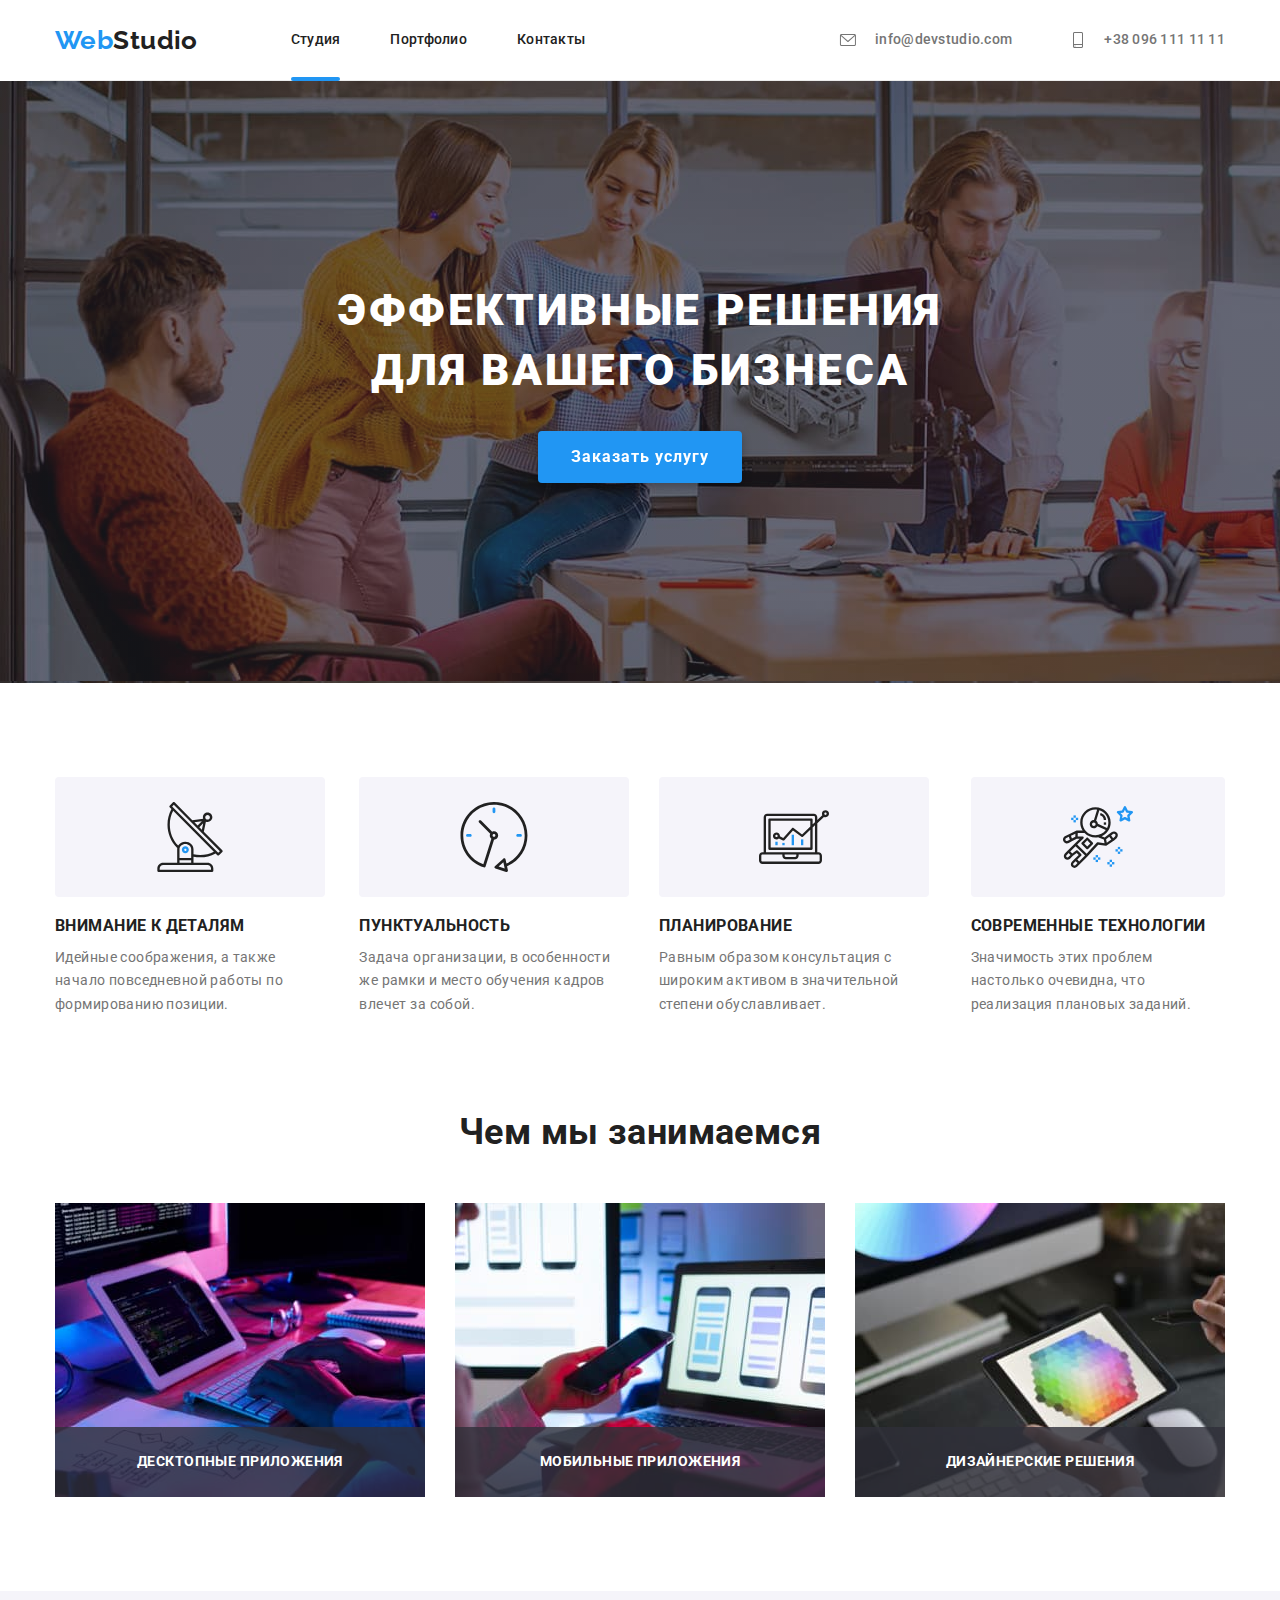
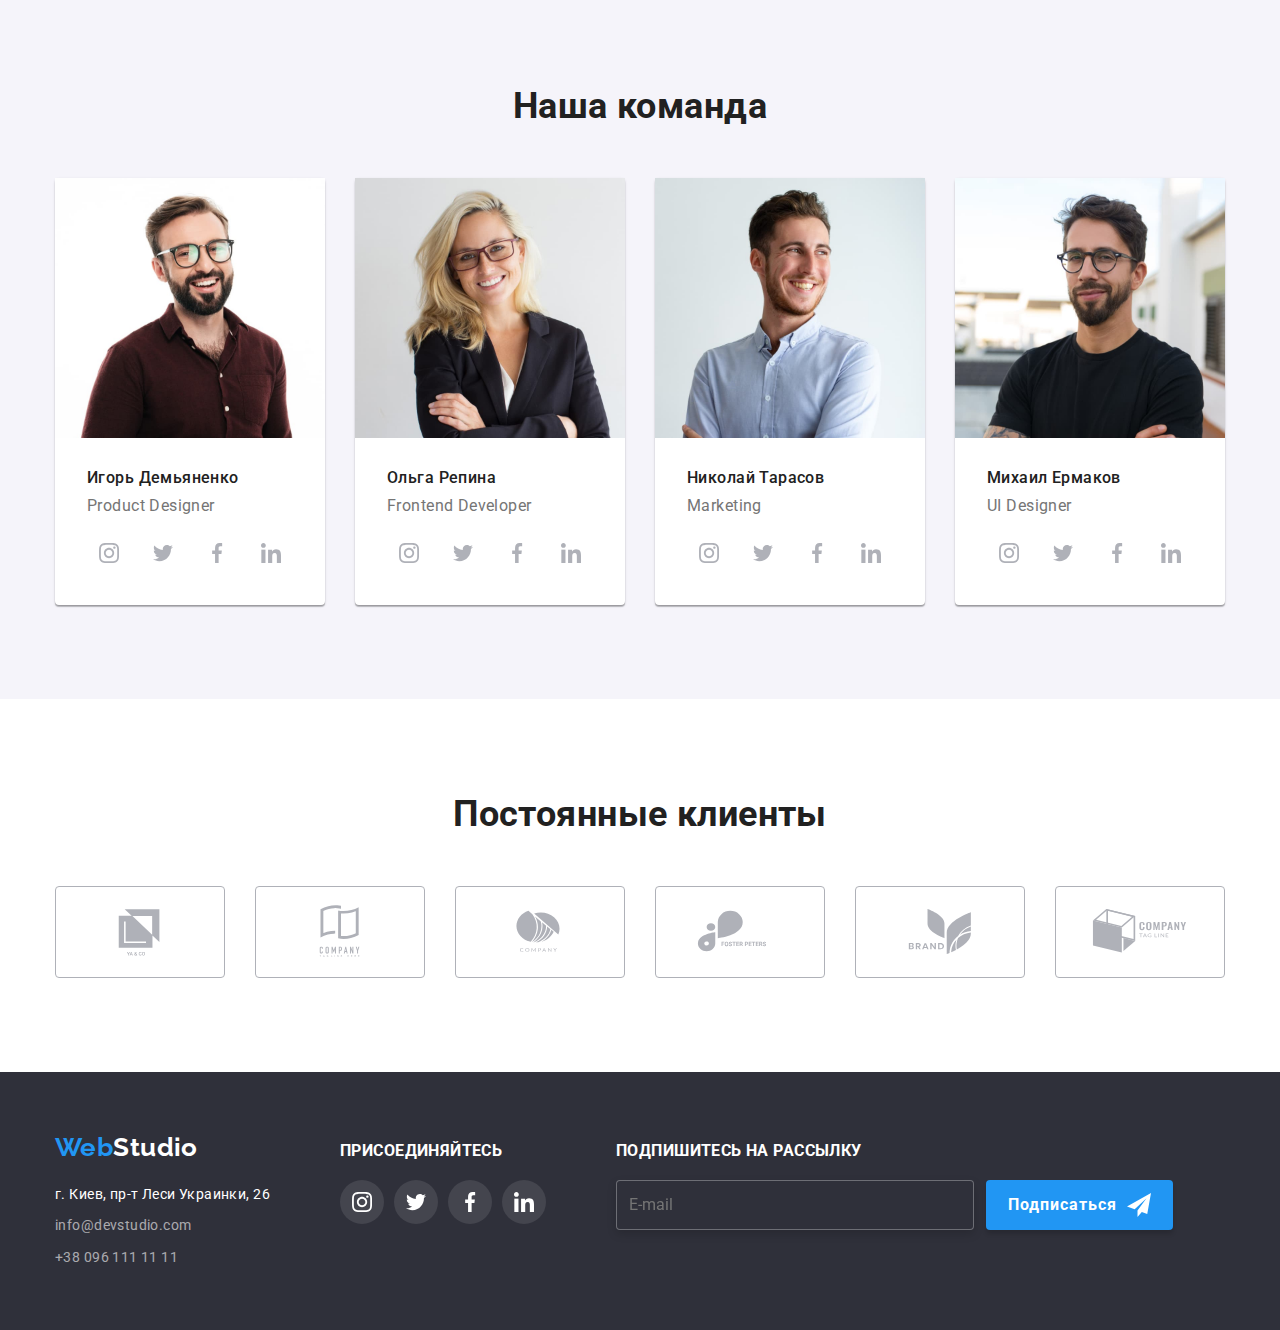
==== commit 0f94de6a: "Sass" ====
--- a/index.html
+++ b/index.html
@@ -9,7 +9,8 @@
     <link rel="preconnect" href="https://fonts.gstatic.com">
     <link href="https://fonts.googleapis.com/css2?family=Raleway:wght@700&family=Roboto:wght@400;500;700;900&display=swap" rel="stylesheet">
     <link rel="stylesheet" href="https://cdnjs.cloudflare.com/ajax/libs/modern-normalize/1.0.0/modern-normalize.min.css">
-    <link rel="stylesheet" href="./css/styles.css">
+    <link rel="stylesheet" href="./style.css">
+    <link rel="stylesheet" href="./css/main.css">
 </head>
 <body>
 
@@ -18,20 +19,20 @@
         <div class="header__container container">    
             <nav class="header-nav">
                 <a class="logo logo--header" href="/"><span class="logo-colortext">Web</span>Studio</a>
-                <ul class="header-nav list">
-                    <li class="header__item"><a class="header-nav__link current" href="">Студия</a></li>
+                <ul class="header-nav">
+                    <li class="header__item"><a class="header-nav__link header-nav__link-current" href="">Студия</a></li>
                     <li class="header__item"><a class="header-nav__link" href="./portfolio.html">Портфолио</a></li>
                     <li class="header__item"><a class="header-nav__link" href="">Контакты</a></li>
                 </ul>
             </nav>
-            <ul class="auth-nav list">
-                <li class="header__item"><a class="auth-nav__link link" href="mailto:info@devstudio.com">
+            <ul class="auth-nav">
+                <li class="auth-nav__item"><a class="auth-nav__link link" href="mailto:info@devstudio.com">
                     <svg class="auth-nav__icon" width="34" height="12">
                         <use href="./images/icons/sprite.svg#icon-envelope"></use>
                     </svg>   
                     info@devstudio.com</a>
                 </li>
-                <li class="header__item"><a class="auth-nav__link link" href="tell:+380961111111">
+                <li class="auth-nav__item"><a class="auth-nav__link link" href="tell:+380961111111">
                     <svg class="auth-nav__icon" width="32" height="16">
                         <use href="./images/icons/sprite.svg#icon-smartphone"></use>
                     </svg>
@@ -54,7 +55,7 @@
         <section class="feature">
             <div class="container">
                 <h2 class="hidden-title">Особенности</h2>
-                <ul class="feature__list list">
+                <ul class="feature__list">
                     <li class="feature-item">
                         <div class="feature__box">
                             <svg class="feature__icon">
@@ -99,7 +100,7 @@
         <section class="our-directions">
             <div class="container">
                 <h2 class="section-title">Чем мы занимаемся</h2>
-                <ul class="our-directions__list list">
+                <ul class="our-directions__list">
                         <li class="our-directions__item">
                             <img src="./images/work1.jpg" alt="Работа на планшете"/>
                             <div class="thumb-title">
@@ -126,36 +127,36 @@
         <section class="team">
             <div class="container">
                 <h2 class="section-title">Наша команда</h2>
-                <ul class="team__list list">
+                <ul class="team__list">
                     <li class="team__item">    
                         <img src="./images/staff1.jpg" width="270" height="260" alt="Член команды 1" />
                         <div class="team__box">
                             <h3 class="team-name">Игорь Демьяненко</h3>
                             <p class="team-text" lang="en">Product Designer</p>
-                            <ul class="social-icons list">
-                                <li class="social-icons-item">
-                                    <a href="" class="social-icons-link" target="_blank" rel="noopener noreferrer">
+                            <ul class="social-icons">
+                                <li class="social-icons-item">
+                                    <a href="" class="social-icons__link" target="_blank" rel="noopener noreferrer">
                                     <svg class="social-icons-svg">
                                         <use href="./images/icons/sprite.svg#icon-instagram"></use>
                                     </svg>
                                     </a>
                                 </li>
                                 <li class="social-icons-item">
-                                    <a href="" class="social-icons-link" target="_blank" rel="noopener noreferrer">
+                                    <a href="" class="social-icons__link" target="_blank" rel="noopener noreferrer">
                                         <svg class="social-icons-svg">
                                             <use href="./images/icons/sprite.svg#icon-twitter"></use>
                                         </svg>
                                     </a>
                                 </li>
                                 <li class="social-icons-item">
-                                    <a href="" class="social-icons-link" target="_blank" rel="noopener noreferrer">
+                                    <a href="" class="social-icons__link" target="_blank" rel="noopener noreferrer">
                                         <svg class="social-icons-svg">
                                             <use href="./images/icons/sprite.svg#icon-facebook"></use>
                                         </svg>
                                     </a>
                                 </li>
                                 <li class="social-icons-item">
-                                    <a href="" class="social-icons-link" target="_blank" rel="noopener noreferrer">
+                                    <a href="" class="social-icons__link" target="_blank" rel="noopener noreferrer">
                                         <svg class="social-icons-svg">
                                             <use href="./images/icons/sprite.svg#icon-linkedin"></use>
                                         </svg>
@@ -169,30 +170,30 @@
                         <div class="team__box">
                             <h3 class="team-name">Ольга Репина</h3>
                             <p class="team-text" lang="en">Frontend Developer</p>
-                            <ul class="social-icons list">
-                                <li class="social-icons-item">
-                                    <a href="" class="social-icons-link" target="_blank" rel="noopener noreferrer">
+                            <ul class="social-icons">
+                                <li class="social-icons-item">
+                                    <a href="" class="social-icons__link" target="_blank" rel="noopener noreferrer">
                                         <svg class="social-icons-svg">
                                             <use href="./images/icons/sprite.svg#icon-instagram"></use>
                                         </svg>
                                     </a>
                                 </li>
                                 <li class="social-icons-item">
-                                    <a href="" class="social-icons-link" target="_blank" rel="noopener noreferrer">
+                                    <a href="" class="social-icons__link" target="_blank" rel="noopener noreferrer">
                                         <svg class="social-icons-svg">
                                             <use href="./images/icons/sprite.svg#icon-twitter"></use>
                                         </svg>
                                     </a>
                                 </li>
                                 <li class="social-icons-item">
-                                    <a href="" class="social-icons-link" target="_blank" rel="noopener noreferrer">
+                                    <a href="" class="social-icons__link" target="_blank" rel="noopener noreferrer">
                                         <svg class="social-icons-svg">
                                             <use href="./images/icons/sprite.svg#icon-facebook"></use>
                                         </svg>
                                     </a>
                                 </li>
                                 <li class="social-icons-item">
-                                    <a href="" class="social-icons-link" target="_blank" rel="noopener noreferrer">
+                                    <a href="" class="social-icons__link" target="_blank" rel="noopener noreferrer">
                                         <svg class="social-icons-svg">
                                             <use href="./images/icons/sprite.svg#icon-linkedin"></use>
                                         </svg>
@@ -206,30 +207,30 @@
                         <div class="team__box">
                             <h3 class="team-name">Николай Тарасов</h3>    
                             <p class="team-text" lang="en">Marketing</p>
-                            <ul class="social-icons list">
-                                <li class="social-icons-item">
-                                    <a href="" class="social-icons-link" target="_blank" rel="noopener noreferrer">
+                            <ul class="social-icons">
+                                <li class="social-icons-item">
+                                    <a href="" class="social-icons__link" target="_blank" rel="noopener noreferrer">
                                         <svg class="social-icons-svg">
                                             <use href="./images/icons/sprite.svg#icon-instagram"></use>
                                         </svg>
                                     </a>
                                 </li>
                                 <li class="social-icons-item">
-                                    <a href="" class="social-icons-link" target="_blank" rel="noopener noreferrer">
+                                    <a href="" class="social-icons__link" target="_blank" rel="noopener noreferrer">
                                         <svg class="social-icons-svg">
                                             <use href="./images/icons/sprite.svg#icon-twitter"></use>
                                         </svg>
                                     </a>
                                 </li>
                                 <li class="social-icons-item">
-                                    <a href="" class="social-icons-link" target="_blank" rel="noopener noreferrer">
+                                    <a href="" class="social-icons__link" target="_blank" rel="noopener noreferrer">
                                         <svg class="social-icons-svg">
                                             <use href="./images/icons/sprite.svg#icon-facebook"></use>
                                         </svg>
                                     </a>
                                 </li>
                                 <li class="social-icons-item">
-                                    <a href="" class="social-icons-link" target="_blank" rel="noopener noreferrer">
+                                    <a href="" class="social-icons__link" target="_blank" rel="noopener noreferrer">
                                         <svg class="social-icons-svg">
                                             <use href="./images/icons/sprite.svg#icon-linkedin"></use>
                                         </svg>
@@ -243,30 +244,30 @@
                         <div class="team__box">
                             <h3 class="team-name">Михаил Ермаков</h3>
                             <p class="team-text" lang="en">UI Designer</p>
-                            <ul class="social-icons list">
-                                <li class="social-icons-item">
-                                    <a href="" class="social-icons-link" target="_blank" rel="noopener noreferrer">
+                            <ul class="social-icons">
+                                <li class="social-icons-item">
+                                    <a href="" class="social-icons__link" target="_blank" rel="noopener noreferrer">
                                         <svg class="social-icons-svg">
                                             <use href="./images/icons/sprite.svg#icon-instagram"></use>
                                         </svg>
                                     </a>
                                 </li>
                                 <li class="social-icons-item">
-                                    <a href="" class="social-icons-link" target="_blank" rel="noopener noreferrer">
+                                    <a href="" class="social-icons__link" target="_blank" rel="noopener noreferrer">
                                         <svg class="social-icons-svg">
                                             <use href="./images/icons/sprite.svg#icon-twitter"></use>
                                         </svg>
                                     </a>
                                 </li>
                                 <li class="social-icons-item">
-                                    <a href="" class="social-icons-link" target="_blank" rel="noopener noreferrer">
+                                    <a href="" class="social-icons__link" target="_blank" rel="noopener noreferrer">
                                         <svg class="social-icons-svg">
                                             <use href="./images/icons/sprite.svg#icon-facebook"></use>
                                         </svg>
                                     </a>
                                 </li>
                                 <li class="social-icons-item">
-                                    <a href="" class="social-icons-link" target="_blank" rel="noopener noreferrer">
+                                    <a href="" class="social-icons__link" target="_blank" rel="noopener noreferrer">
                                         <svg class="social-icons-svg">
                                             <use href="./images/icons/sprite.svg#icon-linkedin"></use>
                                         </svg>
@@ -281,7 +282,7 @@
         <section class="clients">
             <div class="container">
                 <h2 class="section-title">Постоянные клиенты</h2>
-                <ul class="clients__list list">
+                <ul class="clients__list">
                     <li class="clients__item">
                         <a href="" class="clients__link" target="_blank" rel="noopener noreferrer">
                             <svg class="clients__icon">
@@ -351,7 +352,7 @@
         </div>
             <div class="footer-box">
                 <h3 class="footer-title">Присоединяйтесь</h3>
-                <ul class="footer-icons list">
+                <ul class="footer-icons">
                     <li class="footer-icons-item">
                         <a href="" class="footer-icons-link" target="_blank" rel="noopener noreferrer">
                             <svg class="footer-icons-svg">
@@ -373,8 +374,8 @@
                             </svg>
                         </a>
                     </li>
-                    <li class="footer-icons-item" target="_blank" rel="noopener noreferrer">
-                        <a href="" class="footer-icons-link">
+                    <li class="footer-icons-item">
+                        <a href="" class="footer-icons-link" target="_blank" rel="noopener noreferrer">
                             <svg class="footer-icons-svg">
                                 <use href="./images/icons/sprite.svg#icon-linkedin"></use>
                             </svg>
@@ -430,7 +431,7 @@
                     </label>
                     <label class="form-field">
                         Комментарий
-                        <textarea name="" id="" rows="7" placeholder="Введите текст"></textarea>
+                        <textarea rows="7" placeholder="Введите текст"></textarea>
                     </label>           
                     <label class="label">
                         <input class="checkbox" type="checkbox" name="checkbox" required>
--- a/css/main.css
+++ b/css/main.css
@@ -0,0 +1,920 @@
+:root {
+  --main-text-color: #757575;
+  --title-text-color: #212121;
+  --accent-text-color: #2196f3;
+  --white-text-color: #ffffff;
+  --accent-bg-color: #e5e5e5;
+  --dark-bg-color: #2f303a;
+  --white-bg-color: #ffffff;
+  --second-bg-color: #f5f4fa;
+  --title-font: Roboto, sans-serif;
+  --logo-font: Raleway, sans-serif;
+  --icons-color: #afb1b8;
+  --animation: 250ms cubic-bezier(0.4, 0, 0.2, 1);
+}
+
+html {
+  box-sizing: border-box;
+}
+
+*,
+*::before,
+*::after {
+  box-sizing: inherit;
+}
+
+body {
+  color: var(--main-text-color);
+  font-family: var(--title-font);
+  font-size: 14px;
+  line-height: 1.71;
+  letter-spacing: 0.03em;
+}
+
+h1,
+h2,
+h3,
+h4,
+h5,
+h6,
+p {
+  margin: 0;
+}
+
+img {
+  display: block;
+  max-width: 100%;
+  height: auto;
+}
+
+a {
+  text-decoration: none;
+  color: inherit;
+}
+
+textarea {
+  resize: none;
+}
+
+ul {
+  padding-left: 0;
+  margin: 0;
+  list-style: none;
+}
+
+.link {
+  color: inherit;
+  text-decoration: none;
+}
+
+.link:hover, .link:focus {
+  color: var(--accent-text-color);
+}
+
+.item {
+  display: flex;
+  flex-wrap: wrap;
+}
+
+.hidden-title {
+  position: absolute;
+  width: 1px;
+  height: 1px;
+  border: 0;
+  margin: -1px;
+  padding: 0;
+  clip: rect(0 0 0 0);
+  overflow: hidden;
+}
+
+.container {
+  width: 1200px;
+  padding-right: 15px;
+  padding-left: 15px;
+  margin-left: auto;
+  margin-right: auto;
+}
+
+.section-title {
+  margin-bottom: 50px;
+  color: var(--title-text-color);
+  font-family: var(--title-font);
+  font-weight: 700;
+  font-size: 36px;
+  line-height: 1.17;
+  text-align: center;
+}
+
+.feature__title {
+  text-transform: uppercase;
+  margin-bottom: 10px;
+  font-family: var(--title-font);
+  font-weight: 700;
+  line-height: 1.14;
+  color: var(--title-text-color);
+}
+
+.our-directions__title {
+  font-family: var(--title-font);
+  font-style: normal;
+  font-weight: 700;
+  line-height: 1.14;
+  text-transform: uppercase;
+  color: var(--white-text-color);
+}
+
+.footer-title {
+  font-family: var(--title-font);
+  font-weight: 700;
+  line-height: 1.17;
+  color: var(--white-text-color);
+  text-transform: uppercase;
+  margin-bottom: 20px;
+}
+
+.gallery-title {
+  font-family: var(--title-font);
+  font-weight: 700;
+  font-size: 18px;
+  line-height: 2;
+  letter-spacing: 0.06em;
+  color: var(--title-text-color);
+}
+
+.logo {
+  display: inline-block;
+  font-family: var(--logo-font);
+  font-weight: 700;
+  font-size: 26px;
+  line-height: 1.19;
+  text-decoration: none;
+}
+
+.logo-colortext {
+  color: var(--accent-text-color);
+}
+
+.logo--header {
+  margin-right: 93px;
+  color: var(--title-text-color);
+}
+
+.logo--footer {
+  margin-bottom: 20px;
+  color: var(--white-text-color);
+}
+
+.backdrop {
+  position: fixed;
+  left: 0px;
+  top: -1px;
+  transition: opacity var(--animation), visability var(--animation);
+  width: 100%;
+  height: 100%;
+  background-color: #75757593;
+}
+
+.backdrop.is-hidden {
+  opacity: 0;
+  visibility: hidden;
+  pointer-events: none;
+}
+
+.modal {
+  position: absolute;
+  top: 50%;
+  left: 50%;
+  transform: translate(-50%, -50%);
+  max-width: 528px;
+  min-height: 581px;
+  padding: 40px;
+  background-color: var(--white-bg-color);
+}
+
+.modal-title {
+  font-family: var(--title-font);
+  font-weight: 700;
+  font-size: 20px;
+  line-height: 23px;
+  color: var(--title-text-color);
+  margin-bottom: 12px;
+  text-align: center;
+}
+
+.modal-button:hover .modal-icon-close,
+.modal-button:focus .modal-icon-close {
+  fill: var(--accent-text-color);
+}
+
+.modal-button {
+  position: absolute;
+  display: flex;
+  justify-content: center;
+  align-items: center;
+  top: 8px;
+  right: 9px;
+  border-radius: 50%;
+  width: 30px;
+  height: 30px;
+  border: 1px solid #212121;
+  background-color: var(--white-bg-color);
+  cursor: pointer;
+}
+
+.modal__modal-icon-close:hover {
+  border-color: var(--accent-text-color);
+}
+
+.form-field:focus-within > .modal-icon {
+  fill: var(--accent-text-color);
+}
+
+.form-field:hover > .modal-icon {
+  fill: var(--accent-text-color);
+  border: var(--accent-text-color);
+}
+
+.form-field:hover > input {
+  border-color: var(--accent-text-color);
+}
+
+.form-field:hover > textarea {
+  border-color: var(--accent-text-color);
+}
+
+.modal-icon {
+  position: absolute;
+  width: 18px;
+  height: 18px;
+  top: 36px;
+  left: 11px;
+}
+
+.button-submit {
+  position: absolute;
+  width: 200px;
+  height: 50px;
+  display: flex;
+  justify-content: center;
+  align-items: center;
+  left: 50%;
+  transform: translate(-50%);
+  background: #2196f3;
+  box-shadow: 0px 4px 4px rgba(0, 0, 0, 0.15);
+  border-radius: 4px;
+  border: 0;
+  cursor: pointer;
+  font-family: var(--title-font);
+  font-style: 400;
+  font-weight: 700;
+  font-size: 16px;
+  line-height: 1, 87;
+  display: flex;
+  align-items: center;
+  text-align: center;
+  letter-spacing: 0.06em;
+  color: #ffffff;
+}
+
+.form-field {
+  position: relative;
+  display: flex;
+  flex-direction: column;
+  margin-bottom: 10px;
+}
+
+.form-field input {
+  padding: 11px 42px;
+  border: 1px solid rgba(33, 33, 33, 0.2);
+  border-radius: 4px;
+  width: 100%;
+}
+
+.form-field textarea {
+  width: 100%;
+  padding: 11px 12px;
+  font-family: var(--title-font);
+  font-weight: 400;
+  font-size: 12px;
+  line-height: 14px;
+  letter-spacing: 0.01em;
+  border: 1px solid rgba(33, 33, 33, 0.2);
+  border-radius: 4px;
+}
+
+.contract {
+  color: var(--accent-text-color);
+  text-decoration: underline;
+}
+
+.checkbox {
+  position: absolute;
+  width: 1px;
+  height: 1px;
+  border: 0;
+  margin: -1px;
+  padding: 0;
+  clip: rect(0 0 0 0);
+  overflow: hidden;
+}
+
+.checkbox:checked + .label-span {
+  background-size: contain;
+  background-repeat: no-repeat;
+  background-position: 50% 50%;
+  background-color: var(--accent-text-color);
+  background-image: url(../images/icons/vector.svg);
+  background-origin: border-box;
+  border: var(--accent-text-color);
+}
+
+.checkbox:focus + .label-span {
+  border-color: var(--accent-text-color);
+}
+
+.label-span {
+  display: inline-block;
+  width: 16px;
+  height: 15px;
+  border: 2px solid var(--title-text-color);
+  border-radius: 3px;
+  margin-right: 8px;
+}
+
+.social-icons {
+  display: inline-flex;
+}
+
+.social-icons-svg {
+  width: 20px;
+  height: 20px;
+  fill: var(--icons-color);
+  transition: var(--animation);
+}
+
+.social-icons__link {
+  display: flex;
+  align-items: center;
+  justify-content: center;
+  width: 44px;
+  height: 44px;
+  border-radius: 50%;
+  background-color: var(--white-bg-color);
+  transition: background-color var(--animation);
+}
+
+.social-icons__link:hover {
+  background-color: var(--accent-text-color);
+}
+
+.social-icons__link:focus {
+  background-color: var(--accent-text-color);
+}
+
+.social-icons__link:hover .social-icons-svg,
+.social-icons__link:focus .social-icons-svg {
+  fill: var(--white-text-color);
+}
+
+.social-icons-item:not(:last-child) {
+  margin-right: 10px;
+}
+
+.hero-button {
+  display: inline-block;
+  padding: 10px 32px;
+  border: 1px solid transparent;
+  border-radius: 4px;
+  color: var(--white-text-color);
+  background-color: var(--accent-text-color);
+  filter: drop-shadow(0px 4px 4px rgba(0, 0, 0, 0.25));
+  font-family: var(--title-font);
+  font-weight: 700;
+  font-size: 16px;
+  line-height: 1.87;
+  letter-spacing: 0.06em;
+  text-align: center;
+  cursor: pointer;
+  transition: background-color var(--animation), color var(--animation);
+}
+
+.button-subscription {
+  display: flex;
+  align-items: center;
+  padding: 10px 22px;
+  border: 0;
+  border-radius: 4px;
+  color: var(--white-text-color);
+  background-color: var(--accent-text-color);
+  box-shadow: 0px 4px 4px rgba(0, 0, 0, 0.15);
+  font-family: var(--title-font);
+  font-weight: 700;
+  font-size: 16px;
+  line-height: 1.87;
+  letter-spacing: 0.06em;
+  text-align: center;
+  cursor: pointer;
+}
+
+.button-nav {
+  text-align: center;
+  padding: 6px 22px;
+  border: 0;
+  border-radius: 4px;
+  color: var(--title-text-color);
+  background-color: var(--second-bg-color);
+  font-family: var(--title-font);
+  font-weight: 500;
+  font-size: 16px;
+  line-height: 1.62;
+  cursor: pointer;
+  transition: color var(--animation), background-color var(--animation), box-shadow var(--animation);
+}
+
+.button-nav:hover,
+.button-nav:focus {
+  color: var(--white-text-color);
+  background-color: var(--accent-text-color);
+  box-shadow: 0px 3px 1px rgba(0, 0, 0, 0.1), 0px 1px 2px rgba(0, 0, 0, 0.08), 0px 2px 2px rgba(0, 0, 0, 0.12);
+}
+
+.header__container {
+  display: flex;
+  align-items: center;
+  border-bottom: 1px solid #ececec;
+  background-color: var(--white-bg-color);
+}
+
+.header-nav {
+  align-items: center;
+}
+
+.header-nav {
+  display: inline-flex;
+}
+
+.header__item:not(:last-child) {
+  margin-right: 50px;
+}
+
+.header-nav__link {
+  position: relative;
+  transition: color var(--animation);
+  display: block;
+  padding-top: 32px;
+  padding-bottom: 32px;
+  color: var(--title-text-color);
+  font-weight: 500;
+  line-height: 1.14;
+  letter-spacing: 0.02em;
+  cursor: pointer;
+}
+
+.header-nav__link-current::after {
+  content: "";
+  position: absolute;
+  left: 0;
+  bottom: 0;
+  display: block;
+  width: 100%;
+  height: 4px;
+  background-color: var(--accent-text-color);
+  border-radius: 2px;
+  bottom: -1px;
+}
+
+.header-nav__link:hover,
+.header-nav__link:focus {
+  color: var(--accent-text-color);
+}
+
+.header-nav__link.current {
+  color: var(--accent-text-color);
+}
+
+.auth-nav {
+  display: flex;
+  margin-left: auto;
+}
+
+.auth-nav__item:not(:last-child) {
+  margin-right: 50px;
+}
+
+.auth-nav__link {
+  display: flex;
+  align-items: center;
+  color: var(--main-text-color);
+  font-weight: 500;
+  line-height: 1.14;
+  letter-spacing: 0.02em;
+  cursor: pointer;
+  transition: color var(--animation);
+}
+
+.auth-nav__link:hover,
+.auth-nav__link:focus {
+  color: var(--accent-text-color);
+}
+
+.auth-nav__icon {
+  fill: currentColor;
+  margin-right: 10px;
+}
+
+.hero {
+  padding-top: 200px;
+  padding-bottom: 200px;
+  max-width: 1600px;
+  text-align: center;
+  background-size: contain;
+  background-repeat: no-repeat;
+  background: linear-gradient(rgba(47, 48, 58, 0.4), rgba(47, 48, 58, 0.4)), url(../images/hero.jpeg);
+}
+
+.hero-title {
+  display: block;
+  margin-bottom: 30px;
+  margin-left: auto;
+  margin-right: auto;
+  width: 696px;
+  height: 120px;
+  color: var(--white-text-color);
+  font-family: var(--title-font);
+  font-weight: 900;
+  font-size: 44px;
+  line-height: 1.36;
+  text-align: center;
+  letter-spacing: 0.06em;
+  text-transform: uppercase;
+}
+
+.feature {
+  padding-top: 94px;
+  padding-bottom: 94px;
+}
+
+.feature__list {
+  display: flex;
+}
+
+.feature__list--item {
+  width: 270px;
+}
+
+.feature-item:not(:last-child) {
+  margin-right: 30px;
+}
+
+.feature__text {
+  font-family: var(--title-font);
+}
+
+.feature__box {
+  display: flex;
+  justify-content: center;
+  max-width: 270px;
+  height: 120px;
+  align-items: center;
+  border-radius: 4px;
+  margin-bottom: 20px;
+  background-color: var(--second-bg-color);
+}
+
+.feature__icon {
+  width: 70px;
+  height: 70px;
+}
+
+.our-directions {
+  padding-bottom: 94px;
+}
+
+.our-directions__item:not(:last-child) {
+  margin-right: 30px;
+}
+
+.our-directions__item {
+  position: relative;
+}
+
+.our-directions__list {
+  display: flex;
+}
+
+.thumb-title {
+  display: flex;
+  justify-content: center;
+  align-items: center;
+  position: absolute;
+  width: 100%;
+  height: 70px;
+  left: 0;
+  bottom: 0;
+  background: rgba(47, 48, 58, 0.8);
+}
+
+.team {
+  padding-top: 94px;
+  padding-bottom: 94px;
+  background-color: #f5f4fa;
+}
+
+.team__list {
+  display: flex;
+}
+
+.team__item {
+  width: 270px;
+  border-radius: 4px;
+  background-color: var(--white-bg-color);
+  box-shadow: 0px 1px 3px rgba(0, 0, 0, 0.12), 0px 1px 1px rgba(0, 0, 0, 0.14), 0px 2px 1px rgba(0, 0, 0, 0.2);
+}
+
+.team__item:not(:last-child) {
+  margin-right: 30px;
+}
+
+.team__box {
+  padding: 30px 32px;
+}
+
+.team-name {
+  margin-bottom: 10px;
+  color: var(--title-text-color);
+  font-family: var(--title-font);
+  font-weight: 500;
+  font-size: 16px;
+  line-height: 1.19;
+}
+
+.team-text {
+  font-family: var(--title-font);
+  font-size: 16px;
+  line-height: 1.18;
+  margin-bottom: 16px;
+}
+
+.clients {
+  padding-top: 94px;
+  padding-bottom: 94px;
+}
+
+.clients__list {
+  display: flex;
+}
+
+.clients__item:not(:last-child) {
+  margin-right: 30px;
+}
+
+.clients__link {
+  display: flex;
+  align-items: center;
+  justify-content: center;
+  width: 170px;
+  height: 92px;
+  border: 1px solid var(--icons-color);
+  border-radius: 4px;
+  transition: border-color var(--animation);
+}
+
+.clients__link:hover,
+.clients__link:focus {
+  border-color: var(--accent-text-color);
+}
+
+.clients__icon {
+  width: 106px;
+  height: 60px;
+  fill: var(--icons-color);
+  transition: fill var(--animation);
+}
+
+.clients__link:hover .clients__icon,
+.clients__link:focus .clients__icon {
+  fill: var(--accent-text-color);
+}
+
+.footer {
+  padding-top: 60px;
+  padding-bottom: 60px;
+  background-color: var(--dark-bg-color);
+}
+
+.footer__container {
+  display: flex;
+  align-items: baseline;
+}
+
+.footer-box {
+  margin-right: 70px;
+}
+
+.footer-address {
+  font-style: inherit;
+  color: var(--white-text-color);
+}
+
+.footer__list {
+  list-style: none;
+  padding: 0;
+  margin: 0;
+}
+
+.footer__item:not(:last-child) {
+  margin-bottom: 8px;
+}
+
+.footer-link {
+  color: var(--white-text-color);
+  transition: color var(--animation);
+}
+
+.connect {
+  color: rgba(255, 255, 255, 0.6);
+  transition: color var(--animation);
+}
+
+.footer-icons {
+  display: inline-flex;
+}
+
+.footer-icons-item:not(:last-child) {
+  margin-right: 10px;
+}
+
+.footer-icons-link {
+  display: flex;
+  align-items: center;
+  justify-content: center;
+  width: 44px;
+  height: 44px;
+  border-radius: 50%;
+  background-color: rgba(255, 255, 255, 0.1);
+  transition: background-color var(--animation);
+}
+
+.footer-icons-link:hover .social-icons-svg,
+.footer-icons-link:focus .social-icons-svg {
+  fill: var(--white-text-color);
+}
+
+.footer-icons-link:hover {
+  background-color: var(--accent-text-color);
+}
+
+.footer-icons-link:focus {
+  background-color: var(--accent-text-color);
+}
+
+.footer-icons-svg {
+  width: 20px;
+  height: 20px;
+  fill: var(--white-text-color);
+}
+
+.footer-subscription {
+  display: flex;
+}
+
+.footer-subscription input {
+  padding: 15px, 16px;
+  font-family: var(--title-font);
+  font-size: 16px;
+  line-height: 1.25;
+  color: rgba(255, 255, 255, 0.6);
+}
+
+.footer-form-field {
+  margin-right: 12px;
+}
+
+.footer-form-field input {
+  padding: 11px 12px;
+  width: 358px;
+  height: 50px;
+  border: 1px solid rgba(255, 255, 255, 0.3);
+  box-sizing: border-box;
+  filter: drop-shadow(0px 4px 4px rgba(0, 0, 0, 0.15));
+  border-radius: 4px;
+  background: var(--dark-bg-color);
+}
+
+.label {
+  display: flex;
+  align-items: center;
+  margin-bottom: 30px;
+}
+
+.footer-icon-send {
+  width: 24px;
+  height: 24px;
+  fill: var(--white-bg-color);
+  margin-left: 10px;
+}
+
+.gallery {
+  padding-top: 94px;
+  padding-bottom: 94px;
+}
+
+.gallery-nav {
+  display: flex;
+  justify-content: center;
+  margin-bottom: 50px;
+}
+
+.gallery-nav__item {
+  width: auto;
+}
+
+.gallery-nav__item:not(:last-child) {
+  margin-right: 8px;
+}
+
+.gallery-progect {
+  display: flex;
+  flex-wrap: wrap;
+  justify-content: center;
+  margin-top: -30px;
+  margin-left: -30px;
+}
+
+.gallery-progect__link {
+  display: flex;
+  flex-direction: column;
+  transition: box-shadow var(--animation);
+}
+
+.gallery-progect__item {
+  flex-basis: calc((100% - 3 * 30px) / 3);
+}
+
+.gallery-progect__item {
+  margin-top: 30px;
+  margin-left: 30px;
+}
+
+.gallery-about {
+  flex-grow: 1;
+  padding: 20px 24px;
+}
+
+.gallery-text {
+  font-family: var(--title-font);
+  font-size: 16px;
+  line-height: 1.87;
+}
+
+.gallery-about {
+  border: 1px solid #eeeeee;
+  border-top: none;
+}
+
+.gallery-progect__link:hover,
+.gallery-progect__link:focus {
+  box-shadow: 0px 1px 1px rgba(0, 0, 0, 0.12), 0px 4px 4px rgba(0, 0, 0, 0.06), 1px 4px 6px rgba(0, 0, 0, 0.16);
+}
+
+.gallery-progect__link:hover .thumb-text {
+  transform: translateY(0%);
+  opacity: 1;
+}
+
+.gallery-progect__link:focus.thumb-text {
+  transform: translateY(0%);
+  opacity: 1;
+}
+
+.thumb-product {
+  position: relative;
+  width: 100%;
+  height: 100%;
+  background-color: #2195f36c;
+  overflow: hidden;
+}
+
+.thumb-text {
+  display: flex;
+  justify-content: center;
+  align-items: center;
+  position: absolute;
+  transform: translateY(100%);
+  width: 100%;
+  height: 100%;
+  left: 0;
+  bottom: 0;
+  opacity: 0;
+  font-family: var(--title-font);
+  font-weight: 400;
+  font-size: 18px;
+  line-height: 1.55;
+  padding: 63px 24px;
+  color: var(--white-text-color);
+  background: rgba(33, 150, 243, 0.9);
+  transition: transform var(--animation), opacity var(--animation);
+}
+
+/*# sourceMappingURL=main.css.map */
+/*# sourceMappingURL=main.css.map */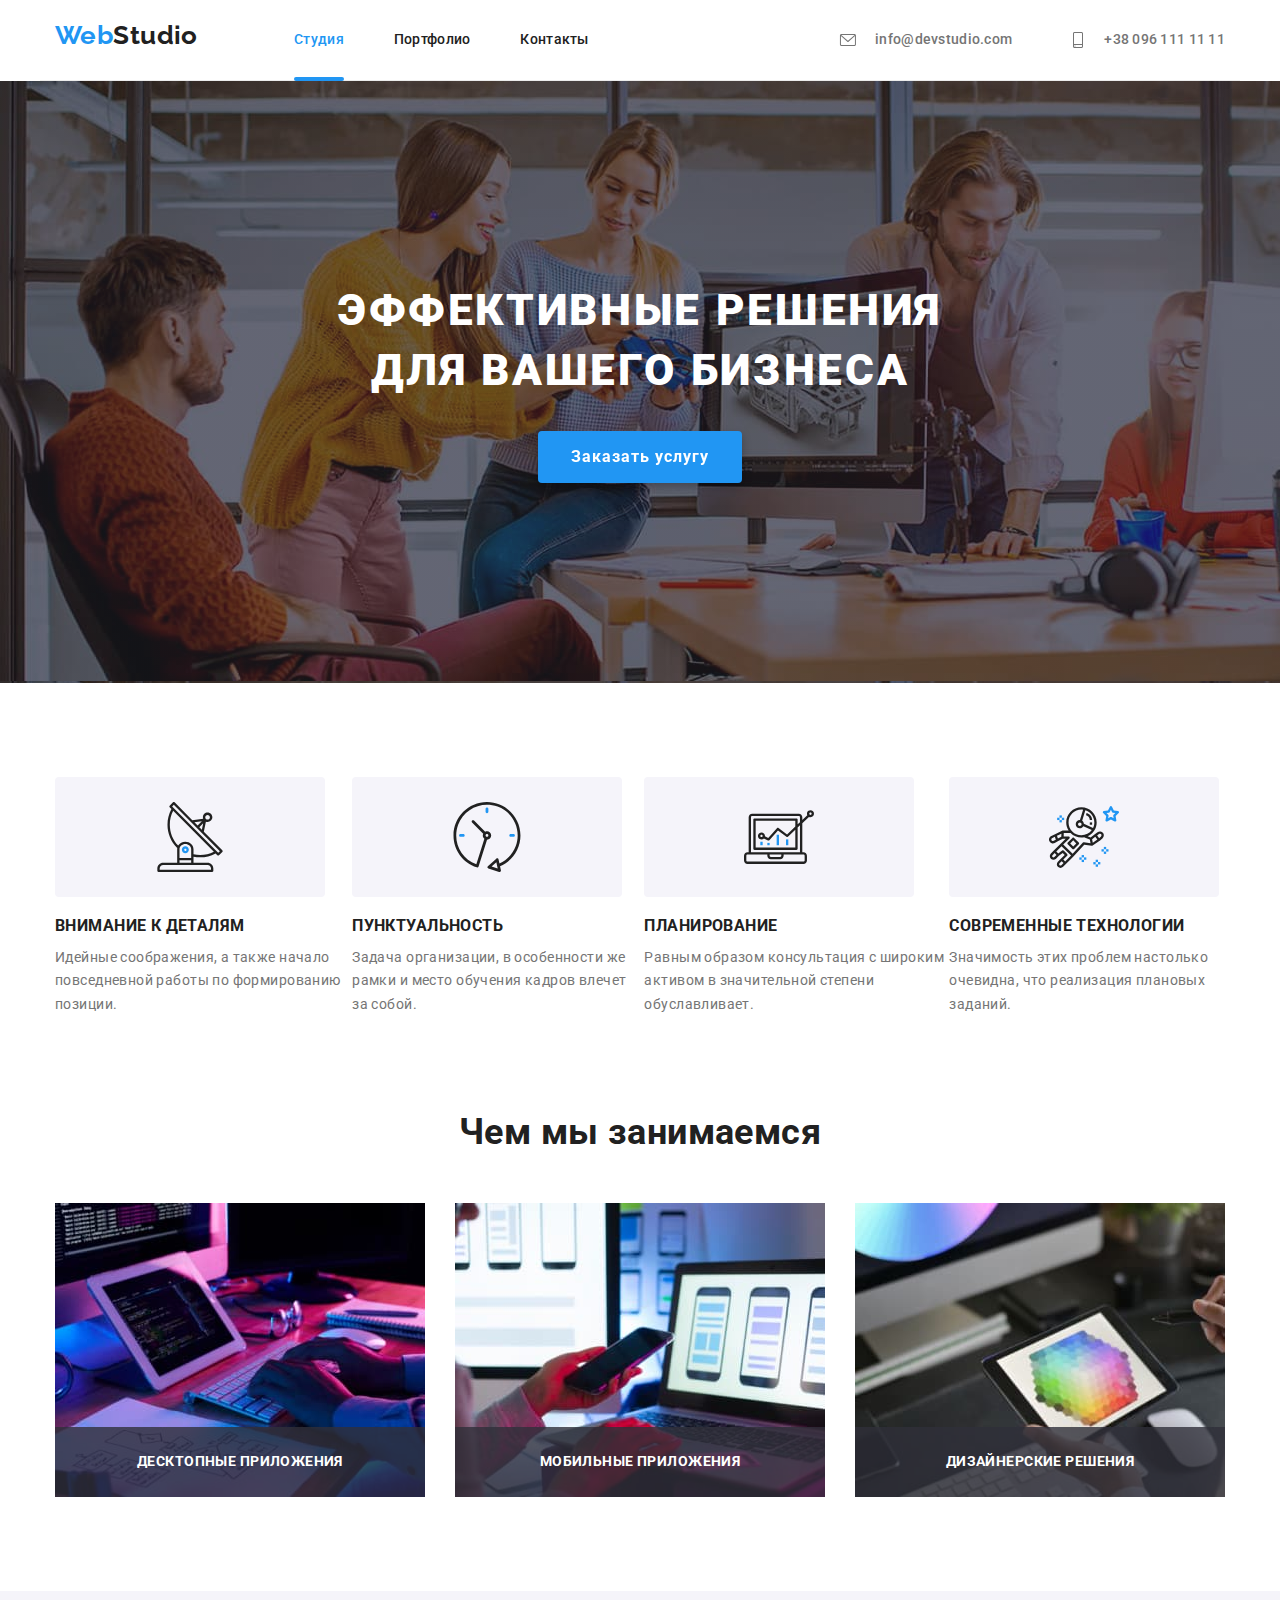
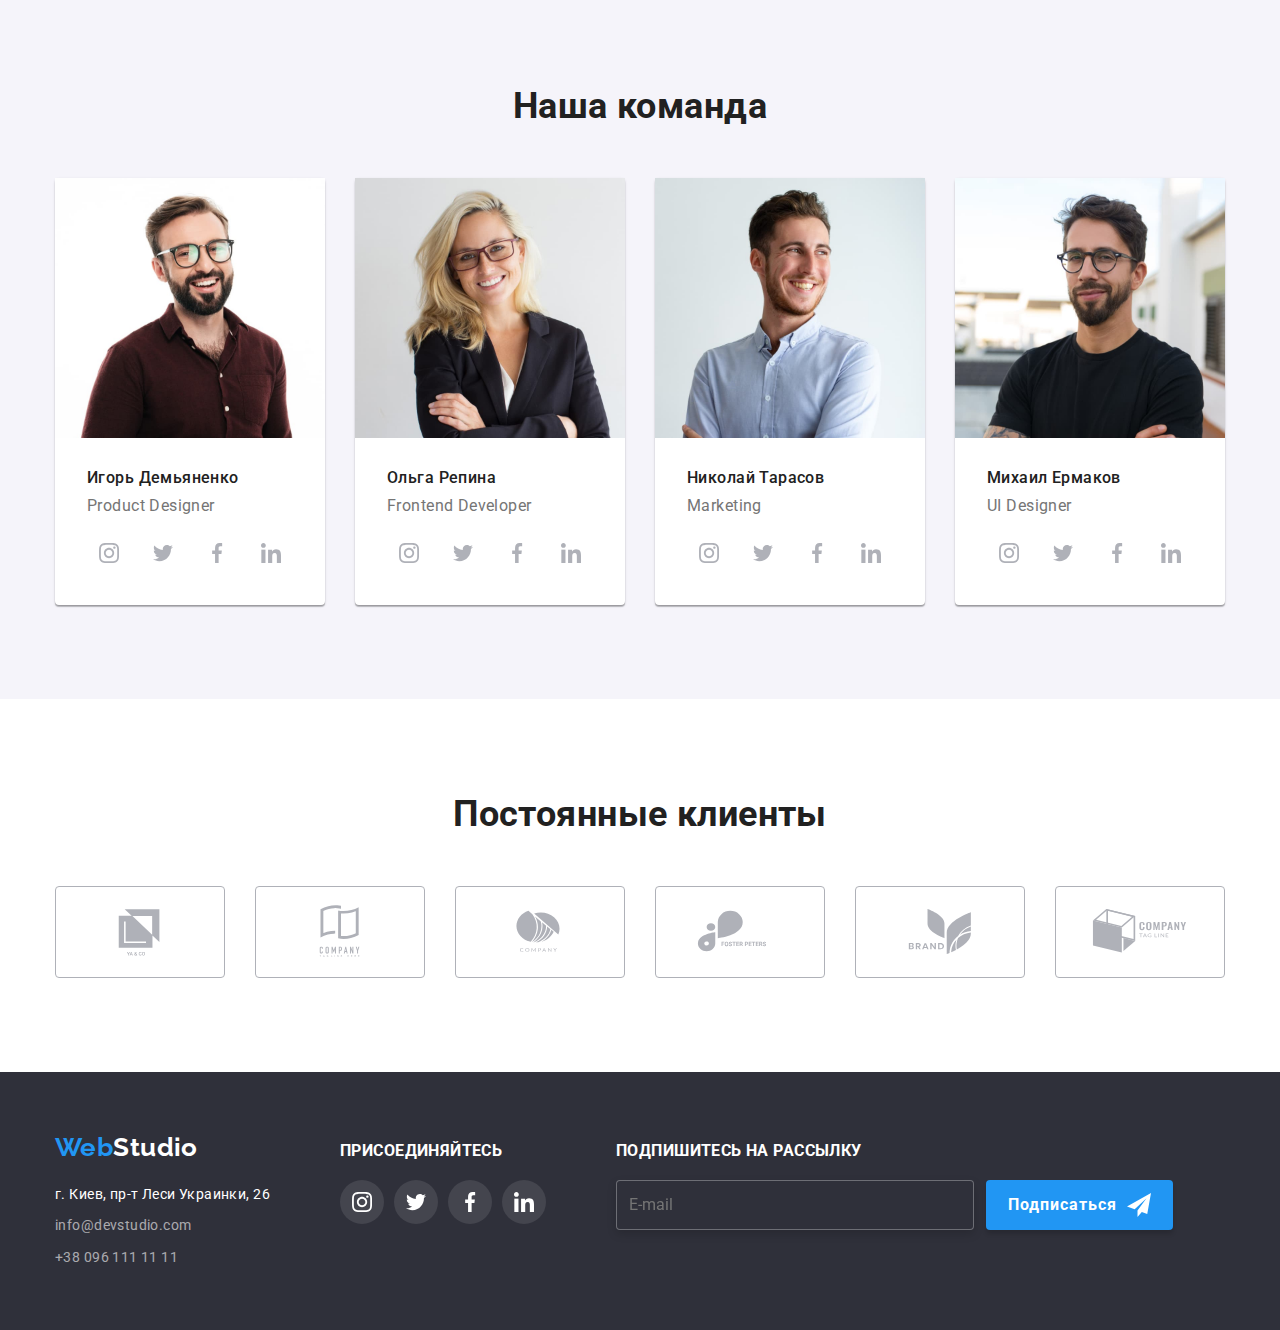
==== commit 20bac2f1: "Sass" ====
--- a/index.html
+++ b/index.html
@@ -19,20 +19,20 @@
         <div class="header__container container">    
             <nav class="header-nav">
                 <a class="logo logo--header" href="/"><span class="logo-colortext">Web</span>Studio</a>
-                <ul class="header-nav">
-                    <li class="header__item"><a class="header-nav__link header-nav__link-current" href="">Студия</a></li>
-                    <li class="header__item"><a class="header-nav__link" href="./portfolio.html">Портфолио</a></li>
-                    <li class="header__item"><a class="header-nav__link" href="">Контакты</a></li>
+                <ul class="header__nav">
+                    <li class="header-nav__item"><a class="header-nav__link header-nav__link-current" href="">Студия</a></li>
+                    <li class="header-nav__item"><a class="header-nav__link" href="./portfolio.html">Портфолио</a></li>
+                    <li class="header-nav__item"><a class="header-nav__link" href="">Контакты</a></li>
                 </ul>
             </nav>
             <ul class="auth-nav">
-                <li class="auth-nav__item"><a class="auth-nav__link link" href="mailto:info@devstudio.com">
+                <li class="auth-nav__item"><a class="auth-nav__link" href="mailto:info@devstudio.com">
                     <svg class="auth-nav__icon" width="34" height="12">
                         <use href="./images/icons/sprite.svg#icon-envelope"></use>
                     </svg>   
                     info@devstudio.com</a>
                 </li>
-                <li class="auth-nav__item"><a class="auth-nav__link link" href="tell:+380961111111">
+                <li class="auth-nav__item"><a class="auth-nav__link" href="tell:+380961111111">
                     <svg class="auth-nav__icon" width="32" height="16">
                         <use href="./images/icons/sprite.svg#icon-smartphone"></use>
                     </svg>
@@ -46,8 +46,8 @@
         <!-- Hero -->
         <section class="hero">
             <div class="container">
-                <h1 class="hero-title">Эффективные решения для вашего бизнеса</h1>
-                <button class="hero-button" type="button" data-modal-open>Заказать услугу</button>        
+                <h1 class="hero__title">Эффективные решения для вашего бизнеса</h1>
+                <button class="hero__button" type="button" data-modal-open>Заказать услугу</button>        
             </div>
         </section>
 
@@ -56,7 +56,7 @@
             <div class="container">
                 <h2 class="hidden-title">Особенности</h2>
                 <ul class="feature__list">
-                    <li class="feature-item">
+                    <li class="feature__item">
                         <div class="feature__box">
                             <svg class="feature__icon">
                                 <use href="./images/icons/sprite.svg#icon-antenna"></use>
@@ -65,7 +65,7 @@
                         <h3 class="feature__title">Внимание к деталям</h3>
                         <p class="feature__text">Идейные соображения, а также начало повседневной работы по формированию позиции.</p>
                     </li>
-                    <li class="feature-item">
+                    <li class="feature__item">
                         <div class="feature__box">
                             <svg class="feature__icon">
                                 <use href="./images/icons/sprite.svg#icon-clock"></use>
@@ -74,7 +74,7 @@
                         <h3 class="feature__title">Пунктуальность</h3>
                         <p class="feature__text">Задача организации, в особенности же рамки и место обучения кадров влечет за собой.</p>
                     </li>
-                    <li class="feature-item">
+                    <li class="feature__item">
                         <div class="feature__box">
                             <svg class="feature__icon">
                                 <use href="./images/icons/sprite.svg#icon-diagram"></use>
@@ -83,7 +83,7 @@
                         <h3 class="feature__title">Планирование</h3>
                         <p class="feature__text">Равным образом консультация с широким активом в значительной степени обуславливает.</p>
                     </li>
-                    <li class="feature-item">
+                    <li class="feature__item">
                         <div class="feature__box">
                             <svg class="feature__icon">
                                 <use href="./images/icons/sprite.svg#icon-astronaut"></use>
@@ -101,24 +101,24 @@
             <div class="container">
                 <h2 class="section-title">Чем мы занимаемся</h2>
                 <ul class="our-directions__list">
-                        <li class="our-directions__item">
+                    <li class="our-directions__item">
                             <img src="./images/work1.jpg" alt="Работа на планшете"/>
-                            <div class="thumb-title">
+                            <div class="our-directions__thumb">
                                 <p class="our-directions__title">Десктопные приложения</p>
                             </div>
-                        </li>
-                        <li class="our-directions__item">
+                    </li>
+                    <li class="our-directions__item">
                             <img src="./images/work2.jpg" alt="Работа на телефоне" />
-                            <div class="thumb-title">
+                            <div class="our-directions__thumb">
                                 <p class="our-directions__title">Мобильные приложения</p>
                             </div>
-                        </li>
-                        <li class="our-directions__item">
+                    </li>
+                    <li class="our-directions__item">
                             <img src="./images/work3.jpg" alt="Работа на планшете" />
-                            <div class="thumb-title">
+                            <div class="our-directions__thumb">
                                 <p class="our-directions__title">Дизайнерские решения</p>
                             </div>
-                        </li>
+                    </li>
                 </ul>
             </div>
         </section>
@@ -131,33 +131,33 @@
                     <li class="team__item">    
                         <img src="./images/staff1.jpg" width="270" height="260" alt="Член команды 1" />
                         <div class="team__box">
-                            <h3 class="team-name">Игорь Демьяненко</h3>
-                            <p class="team-text" lang="en">Product Designer</p>
+                            <h3 class="team__name">Игорь Демьяненко</h3>
+                            <p class="team__text" lang="en">Product Designer</p>
                             <ul class="social-icons">
-                                <li class="social-icons-item">
-                                    <a href="" class="social-icons__link" target="_blank" rel="noopener noreferrer">
-                                    <svg class="social-icons-svg">
+                                <li class="social-icons__item">
+                                    <a href="" class="social-icons__link" target="_blank" rel="noopener noreferrer">
+                                    <svg class="social-icons__svg">
                                         <use href="./images/icons/sprite.svg#icon-instagram"></use>
                                     </svg>
                                     </a>
                                 </li>
-                                <li class="social-icons-item">
-                                    <a href="" class="social-icons__link" target="_blank" rel="noopener noreferrer">
-                                        <svg class="social-icons-svg">
+                                <li class="social-icons__item">
+                                    <a href="" class="social-icons__link" target="_blank" rel="noopener noreferrer">
+                                        <svg class="social-icons__svg">
                                             <use href="./images/icons/sprite.svg#icon-twitter"></use>
                                         </svg>
                                     </a>
                                 </li>
-                                <li class="social-icons-item">
-                                    <a href="" class="social-icons__link" target="_blank" rel="noopener noreferrer">
-                                        <svg class="social-icons-svg">
+                                <li class="social-icons__item">
+                                    <a href="" class="social-icons__link" target="_blank" rel="noopener noreferrer">
+                                        <svg class="social-icons__svg">
                                             <use href="./images/icons/sprite.svg#icon-facebook"></use>
                                         </svg>
                                     </a>
                                 </li>
-                                <li class="social-icons-item">
-                                    <a href="" class="social-icons__link" target="_blank" rel="noopener noreferrer">
-                                        <svg class="social-icons-svg">
+                                <li class="social-icons__item">
+                                    <a href="" class="social-icons__link" target="_blank" rel="noopener noreferrer">
+                                        <svg class="social-icons__svg">
                                             <use href="./images/icons/sprite.svg#icon-linkedin"></use>
                                         </svg>
                                     </a>
@@ -168,33 +168,33 @@
                     <li class="team__item">
                         <img src="./images/staff2.jpg" width="270" height="260" alt="Член команды 2" />
                         <div class="team__box">
-                            <h3 class="team-name">Ольга Репина</h3>
-                            <p class="team-text" lang="en">Frontend Developer</p>
+                            <h3 class="team__name">Ольга Репина</h3>
+                            <p class="team__text" lang="en">Frontend Developer</p>
                             <ul class="social-icons">
-                                <li class="social-icons-item">
-                                    <a href="" class="social-icons__link" target="_blank" rel="noopener noreferrer">
-                                        <svg class="social-icons-svg">
+                                <li class="social-icons__item">
+                                    <a href="" class="social-icons__link" target="_blank" rel="noopener noreferrer">
+                                        <svg class="social-icons__svg">
                                             <use href="./images/icons/sprite.svg#icon-instagram"></use>
                                         </svg>
                                     </a>
                                 </li>
-                                <li class="social-icons-item">
-                                    <a href="" class="social-icons__link" target="_blank" rel="noopener noreferrer">
-                                        <svg class="social-icons-svg">
+                                <li class="social-icons__item">
+                                    <a href="" class="social-icons__link" target="_blank" rel="noopener noreferrer">
+                                        <svg class="social-icons__svg">
                                             <use href="./images/icons/sprite.svg#icon-twitter"></use>
                                         </svg>
                                     </a>
                                 </li>
-                                <li class="social-icons-item">
-                                    <a href="" class="social-icons__link" target="_blank" rel="noopener noreferrer">
-                                        <svg class="social-icons-svg">
+                                <li class="social-icons__item">
+                                    <a href="" class="social-icons__link" target="_blank" rel="noopener noreferrer">
+                                        <svg class="social-icons__svg">
                                             <use href="./images/icons/sprite.svg#icon-facebook"></use>
                                         </svg>
                                     </a>
                                 </li>
-                                <li class="social-icons-item">
-                                    <a href="" class="social-icons__link" target="_blank" rel="noopener noreferrer">
-                                        <svg class="social-icons-svg">
+                                <li class="social-icons__item">
+                                    <a href="" class="social-icons__link" target="_blank" rel="noopener noreferrer">
+                                        <svg class="social-icons__svg">
                                             <use href="./images/icons/sprite.svg#icon-linkedin"></use>
                                         </svg>
                                     </a>
@@ -205,33 +205,33 @@
                     <li class="team__item">   
                         <img src="./images/staff3.jpg" width="270" height="260" alt="Член команды 3" />
                         <div class="team__box">
-                            <h3 class="team-name">Николай Тарасов</h3>    
-                            <p class="team-text" lang="en">Marketing</p>
+                            <h3 class="team__name">Николай Тарасов</h3>    
+                            <p class="team__text" lang="en">Marketing</p>
                             <ul class="social-icons">
-                                <li class="social-icons-item">
-                                    <a href="" class="social-icons__link" target="_blank" rel="noopener noreferrer">
-                                        <svg class="social-icons-svg">
+                                <li class="social-icons__item">
+                                    <a href="" class="social-icons__link" target="_blank" rel="noopener noreferrer">
+                                        <svg class="social-icons__svg">
                                             <use href="./images/icons/sprite.svg#icon-instagram"></use>
                                         </svg>
                                     </a>
                                 </li>
-                                <li class="social-icons-item">
-                                    <a href="" class="social-icons__link" target="_blank" rel="noopener noreferrer">
-                                        <svg class="social-icons-svg">
+                                <li class="social-icons__item">
+                                    <a href="" class="social-icons__link" target="_blank" rel="noopener noreferrer">
+                                        <svg class="social-icons__svg">
                                             <use href="./images/icons/sprite.svg#icon-twitter"></use>
                                         </svg>
                                     </a>
                                 </li>
-                                <li class="social-icons-item">
-                                    <a href="" class="social-icons__link" target="_blank" rel="noopener noreferrer">
-                                        <svg class="social-icons-svg">
+                                <li class="social-icons__item">
+                                    <a href="" class="social-icons__link" target="_blank" rel="noopener noreferrer">
+                                        <svg class="social-icons__svg">
                                             <use href="./images/icons/sprite.svg#icon-facebook"></use>
                                         </svg>
                                     </a>
                                 </li>
-                                <li class="social-icons-item">
-                                    <a href="" class="social-icons__link" target="_blank" rel="noopener noreferrer">
-                                        <svg class="social-icons-svg">
+                                <li class="social-icons__item">
+                                    <a href="" class="social-icons__link" target="_blank" rel="noopener noreferrer">
+                                        <svg class="social-icons__svg">
                                             <use href="./images/icons/sprite.svg#icon-linkedin"></use>
                                         </svg>
                                     </a>
@@ -242,33 +242,33 @@
                     <li class="team__item">
                         <img src="./images/staff4.jpg" width="270" height="260" alt="Член команды 4" />
                         <div class="team__box">
-                            <h3 class="team-name">Михаил Ермаков</h3>
-                            <p class="team-text" lang="en">UI Designer</p>
+                            <h3 class="team__name">Михаил Ермаков</h3>
+                            <p class="team__text" lang="en">UI Designer</p>
                             <ul class="social-icons">
-                                <li class="social-icons-item">
-                                    <a href="" class="social-icons__link" target="_blank" rel="noopener noreferrer">
-                                        <svg class="social-icons-svg">
+                                <li class="social-icons__item">
+                                    <a href="" class="social-icons__link" target="_blank" rel="noopener noreferrer">
+                                        <svg class="social-icons__svg">
                                             <use href="./images/icons/sprite.svg#icon-instagram"></use>
                                         </svg>
                                     </a>
                                 </li>
-                                <li class="social-icons-item">
-                                    <a href="" class="social-icons__link" target="_blank" rel="noopener noreferrer">
-                                        <svg class="social-icons-svg">
+                                <li class="social-icons__item">
+                                    <a href="" class="social-icons__link" target="_blank" rel="noopener noreferrer">
+                                        <svg class="social-icons__svg">
                                             <use href="./images/icons/sprite.svg#icon-twitter"></use>
                                         </svg>
                                     </a>
                                 </li>
-                                <li class="social-icons-item">
-                                    <a href="" class="social-icons__link" target="_blank" rel="noopener noreferrer">
-                                        <svg class="social-icons-svg">
+                                <li class="social-icons__item">
+                                    <a href="" class="social-icons__link" target="_blank" rel="noopener noreferrer">
+                                        <svg class="social-icons__svg">
                                             <use href="./images/icons/sprite.svg#icon-facebook"></use>
                                         </svg>
                                     </a>
                                 </li>
-                                <li class="social-icons-item">
-                                    <a href="" class="social-icons__link" target="_blank" rel="noopener noreferrer">
-                                        <svg class="social-icons-svg">
+                                <li class="social-icons__item">
+                                    <a href="" class="social-icons__link" target="_blank" rel="noopener noreferrer">
+                                        <svg class="social-icons__svg">
                                             <use href="./images/icons/sprite.svg#icon-linkedin"></use>
                                         </svg>
                                     </a>
--- a/css/main.css
+++ b/css/main.css
@@ -67,7 +67,8 @@
   text-decoration: none;
 }
 
-.link:hover, .link:focus {
+.link:hover,
+.link:focus {
   color: var(--accent-text-color);
 }
 
@@ -150,10 +151,6 @@
   text-decoration: none;
 }
 
-.logo-colortext {
-  color: var(--accent-text-color);
-}
-
 .logo--header {
   margin-right: 93px;
   color: var(--title-text-color);
@@ -162,6 +159,10 @@
 .logo--footer {
   margin-bottom: 20px;
   color: var(--white-text-color);
+}
+
+.logo-colortext {
+  color: var(--accent-text-color);
 }
 
 .backdrop {
@@ -345,7 +346,7 @@
   display: inline-flex;
 }
 
-.social-icons-svg {
+.social-icons__svg {
   width: 20px;
   height: 20px;
   fill: var(--icons-color);
@@ -371,31 +372,13 @@
   background-color: var(--accent-text-color);
 }
 
-.social-icons__link:hover .social-icons-svg,
-.social-icons__link:focus .social-icons-svg {
+.social-icons__link:hover .social-icons__svg,
+.social-icons__link:focus .social-icons__svg {
   fill: var(--white-text-color);
 }
 
-.social-icons-item:not(:last-child) {
+.social-icons__item:not(:last-child) {
   margin-right: 10px;
-}
-
-.hero-button {
-  display: inline-block;
-  padding: 10px 32px;
-  border: 1px solid transparent;
-  border-radius: 4px;
-  color: var(--white-text-color);
-  background-color: var(--accent-text-color);
-  filter: drop-shadow(0px 4px 4px rgba(0, 0, 0, 0.25));
-  font-family: var(--title-font);
-  font-weight: 700;
-  font-size: 16px;
-  line-height: 1.87;
-  letter-spacing: 0.06em;
-  text-align: center;
-  cursor: pointer;
-  transition: background-color var(--animation), color var(--animation);
 }
 
 .button-subscription {
@@ -428,14 +411,16 @@
   font-size: 16px;
   line-height: 1.62;
   cursor: pointer;
-  transition: color var(--animation), background-color var(--animation), box-shadow var(--animation);
+  transition: color var(--animation), background-color var(--animation),
+    box-shadow var(--animation);
 }
 
 .button-nav:hover,
 .button-nav:focus {
   color: var(--white-text-color);
   background-color: var(--accent-text-color);
-  box-shadow: 0px 3px 1px rgba(0, 0, 0, 0.1), 0px 1px 2px rgba(0, 0, 0, 0.08), 0px 2px 2px rgba(0, 0, 0, 0.12);
+  box-shadow: 0px 3px 1px rgba(0, 0, 0, 0.1), 0px 1px 2px rgba(0, 0, 0, 0.08),
+    0px 2px 2px rgba(0, 0, 0, 0.12);
 }
 
 .header__container {
@@ -449,11 +434,11 @@
   align-items: center;
 }
 
-.header-nav {
+.header__nav {
   display: inline-flex;
 }
 
-.header__item:not(:last-child) {
+.header-nav__item:not(:last-child) {
   margin-right: 50px;
 }
 
@@ -488,7 +473,7 @@
   color: var(--accent-text-color);
 }
 
-.header-nav__link.current {
+.header-nav__link-current {
   color: var(--accent-text-color);
 }
 
@@ -529,10 +514,11 @@
   text-align: center;
   background-size: contain;
   background-repeat: no-repeat;
-  background: linear-gradient(rgba(47, 48, 58, 0.4), rgba(47, 48, 58, 0.4)), url(../images/hero.jpeg);
-}
-
-.hero-title {
+  background: linear-gradient(rgba(47, 48, 58, 0.4), rgba(47, 48, 58, 0.4)),
+    url(../images/hero.jpeg);
+}
+
+.hero__title {
   display: block;
   margin-bottom: 30px;
   margin-left: auto;
@@ -549,6 +535,24 @@
   text-transform: uppercase;
 }
 
+.hero__button {
+  display: inline-block;
+  padding: 10px 32px;
+  border: 1px solid transparent;
+  border-radius: 4px;
+  color: var(--white-text-color);
+  background-color: var(--accent-text-color);
+  filter: drop-shadow(0px 4px 4px rgba(0, 0, 0, 0.25));
+  font-family: var(--title-font);
+  font-weight: 700;
+  font-size: 16px;
+  line-height: 1.87;
+  letter-spacing: 0.06em;
+  text-align: center;
+  cursor: pointer;
+  transition: background-color var(--animation), color var(--animation);
+}
+
 .feature {
   padding-top: 94px;
   padding-bottom: 94px;
@@ -602,7 +606,7 @@
   display: flex;
 }
 
-.thumb-title {
+.our-directions__thumb {
   display: flex;
   justify-content: center;
   align-items: center;
@@ -628,7 +632,8 @@
   width: 270px;
   border-radius: 4px;
   background-color: var(--white-bg-color);
-  box-shadow: 0px 1px 3px rgba(0, 0, 0, 0.12), 0px 1px 1px rgba(0, 0, 0, 0.14), 0px 2px 1px rgba(0, 0, 0, 0.2);
+  box-shadow: 0px 1px 3px rgba(0, 0, 0, 0.12), 0px 1px 1px rgba(0, 0, 0, 0.14),
+    0px 2px 1px rgba(0, 0, 0, 0.2);
 }
 
 .team__item:not(:last-child) {
@@ -639,7 +644,7 @@
   padding: 30px 32px;
 }
 
-.team-name {
+.team__name {
   margin-bottom: 10px;
   color: var(--title-text-color);
   font-family: var(--title-font);
@@ -648,7 +653,7 @@
   line-height: 1.19;
 }
 
-.team-text {
+.team__text {
   font-family: var(--title-font);
   font-size: 16px;
   line-height: 1.18;
@@ -755,8 +760,8 @@
   transition: background-color var(--animation);
 }
 
-.footer-icons-link:hover .social-icons-svg,
-.footer-icons-link:focus .social-icons-svg {
+.footer-icons-link:hover .social-icons__svg,
+.footer-icons-link:focus .social-icons__svg {
   fill: var(--white-text-color);
 }
 
@@ -874,7 +879,8 @@
 
 .gallery-progect__link:hover,
 .gallery-progect__link:focus {
-  box-shadow: 0px 1px 1px rgba(0, 0, 0, 0.12), 0px 4px 4px rgba(0, 0, 0, 0.06), 1px 4px 6px rgba(0, 0, 0, 0.16);
+  box-shadow: 0px 1px 1px rgba(0, 0, 0, 0.12), 0px 4px 4px rgba(0, 0, 0, 0.06),
+    1px 4px 6px rgba(0, 0, 0, 0.16);
 }
 
 .gallery-progect__link:hover .thumb-text {
@@ -917,4 +923,4 @@
 }
 
 /*# sourceMappingURL=main.css.map */
-/*# sourceMappingURL=main.css.map */+/*# sourceMappingURL=main.css.map */
